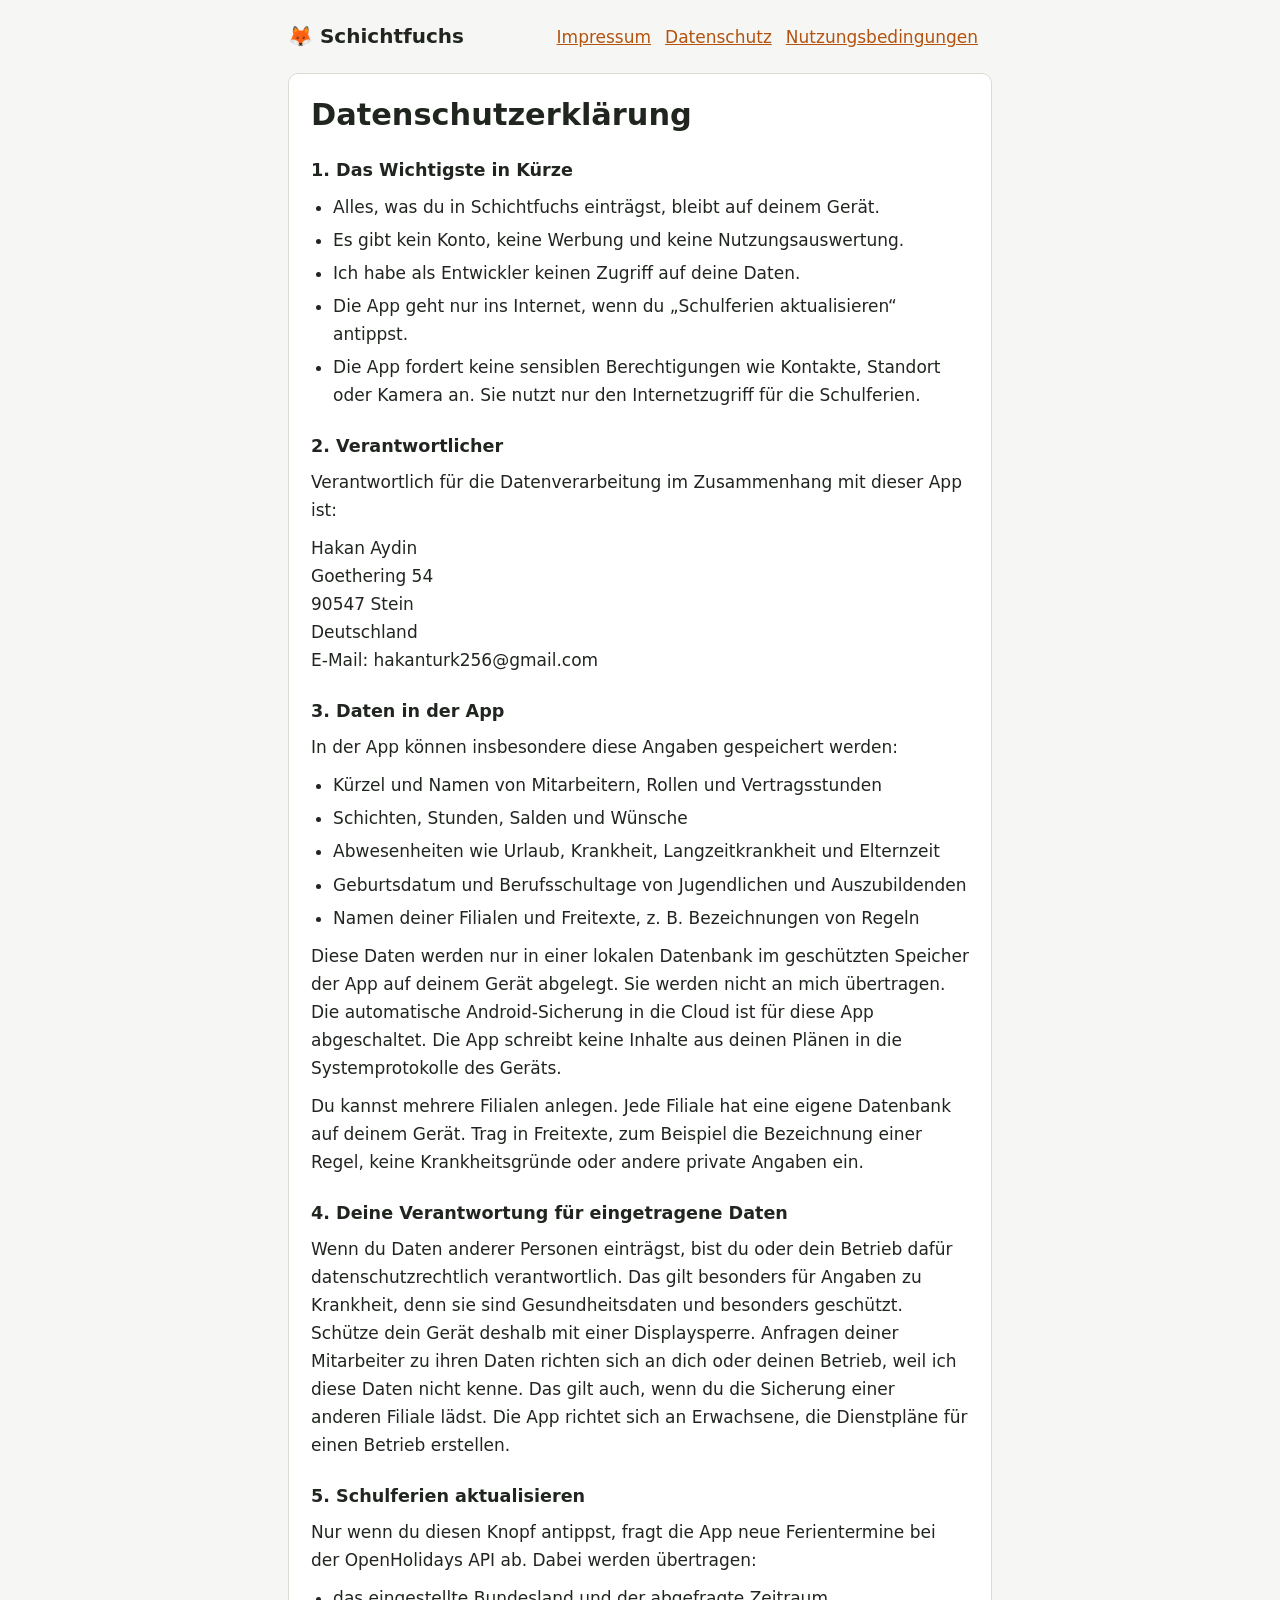
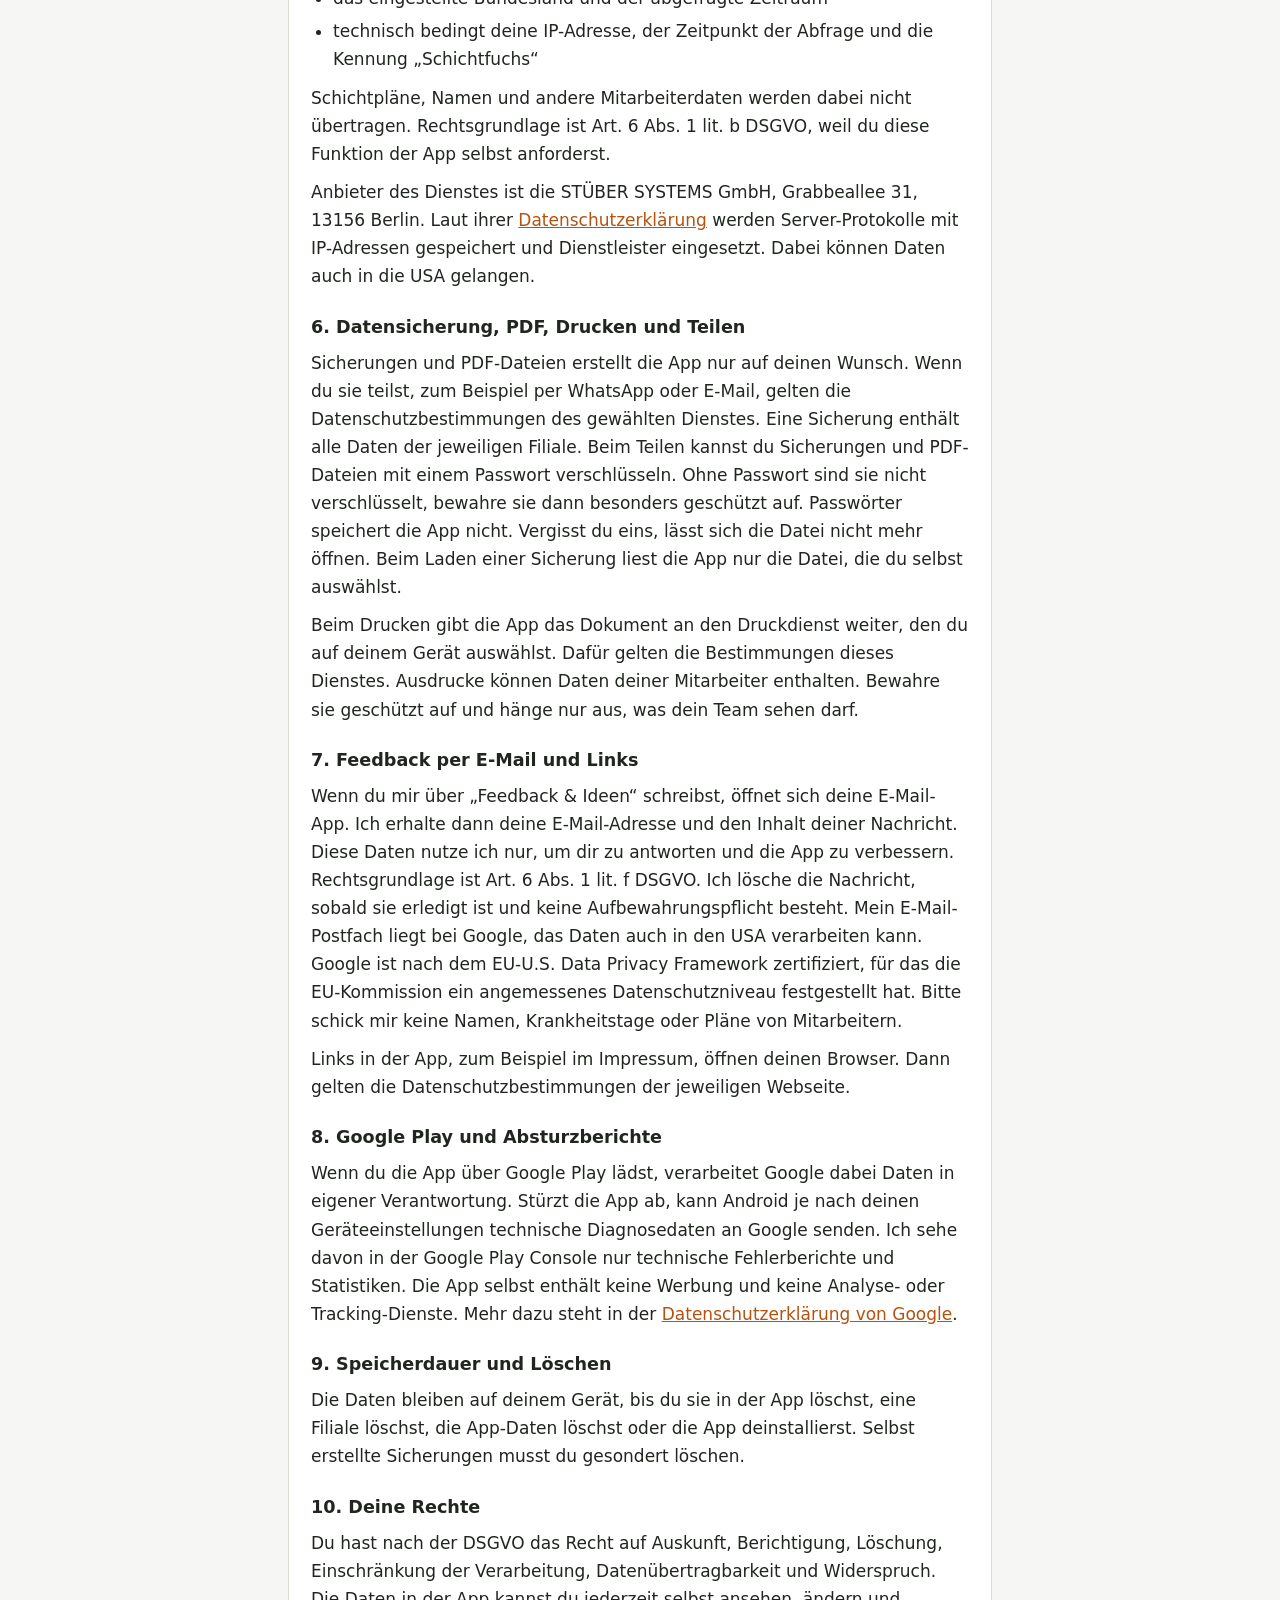
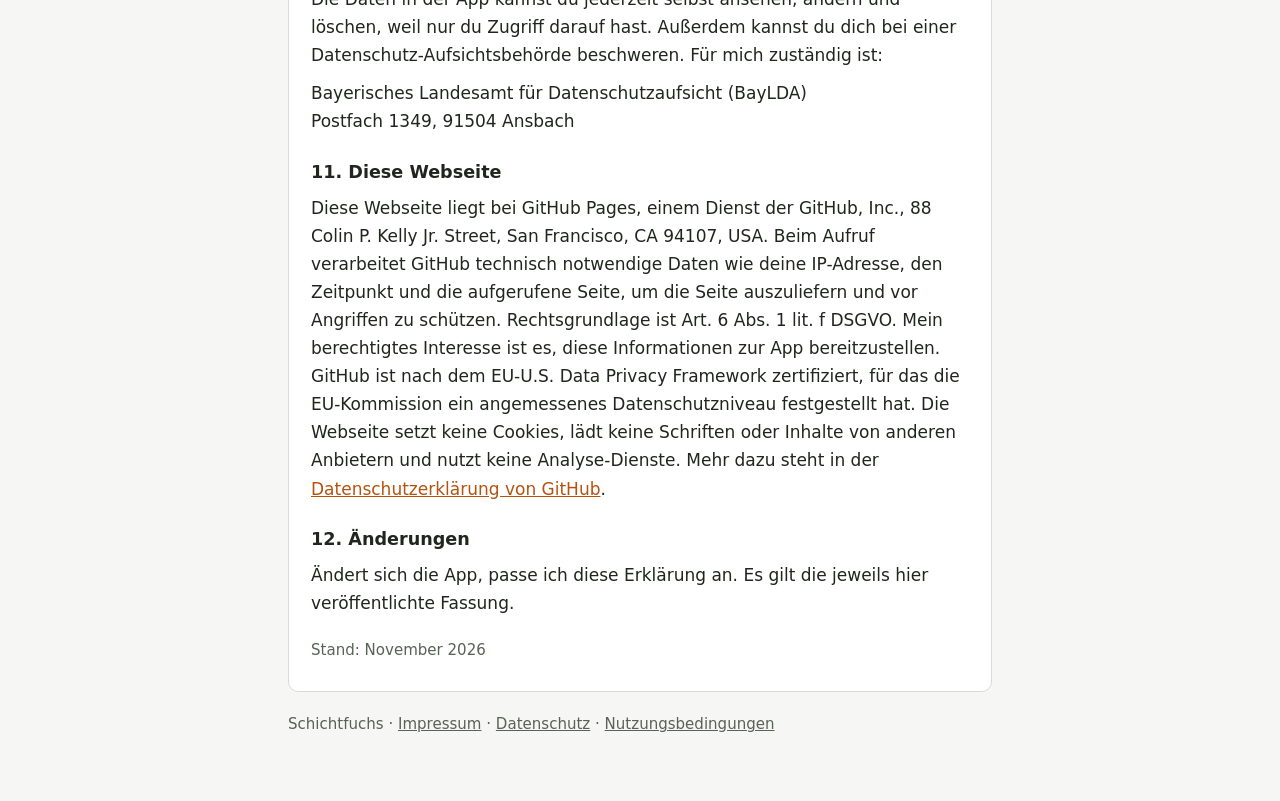
==== datenschutz.html @ 7c5f3536 "Webseite für Schichtfuchs: Start, Impressum, Datenschutz, Nutzungsbedingungen Co-Authored-By: Claude" ====
<!doctype html>
<html lang="de">
<head>
<meta charset="utf-8">
<meta name="viewport" content="width=device-width, initial-scale=1">
<title>Datenschutzerklärung – Schichtfuchs</title>
<link rel="stylesheet" href="style.css">
</head>
<body>
<header class="kopf">
  <a class="marke" href="./">🦊 Schichtfuchs</a>
  <nav><a href="impressum.html">Impressum</a><a href="datenschutz.html">Datenschutz</a><a href="nutzungsbedingungen.html">Nutzungsbedingungen</a></nav>
</header>
<main>

    <h1>Datenschutzerklärung</h1>

    <h3>1. Das Wichtigste in Kürze</h3>
    <ul>
      <li>Alles, was du in Schichtfuchs einträgst, bleibt auf deinem Gerät.</li>
      <li>Es gibt kein Konto, keine Werbung und keine Nutzungsauswertung.</li>
      <li>Ich habe als Entwickler keinen Zugriff auf deine Daten.</li>
      <li>Die App geht nur ins Internet, wenn du „Schulferien aktualisieren“ antippst.</li>
      <li>Die App fordert keine sensiblen Berechtigungen wie Kontakte, Standort oder Kamera an. Sie nutzt nur den Internetzugriff für die Schulferien.</li>
    </ul>

    <h3>2. Verantwortlicher</h3>
    <p>Verantwortlich für die Datenverarbeitung im Zusammenhang mit dieser App ist:</p>
    <address>
      Hakan Aydin<br>
      Goethering 54<br>
      90547 Stein<br>
      Deutschland<br>
      E-Mail: hakanturk256@gmail.com
    </address>

    <h3>3. Daten in der App</h3>
    <p>In der App können insbesondere diese Angaben gespeichert werden:</p>
    <ul>
      <li>Kürzel und Namen von Mitarbeitern, Rollen und Vertragsstunden</li>
      <li>Schichten, Stunden, Salden und Wünsche</li>
      <li>Abwesenheiten wie Urlaub, Krankheit, Langzeitkrankheit und Elternzeit</li>
      <li>Geburtsdatum und Berufsschultage von Jugendlichen und Auszubildenden</li>
      <li>Namen deiner Filialen und Freitexte, z. B. Bezeichnungen von Regeln</li>
    </ul>
    <p>Diese Daten werden nur in einer lokalen Datenbank im geschützten Speicher der App auf deinem Gerät abgelegt. Sie werden nicht an mich übertragen. Die automatische Android-Sicherung in die Cloud ist für diese App abgeschaltet. Die App schreibt keine Inhalte aus deinen Plänen in die Systemprotokolle des Geräts.</p>
    <p>Du kannst mehrere Filialen anlegen. Jede Filiale hat eine eigene Datenbank auf deinem Gerät. Trag in Freitexte, zum Beispiel die Bezeichnung einer Regel, keine Krankheitsgründe oder andere private Angaben ein.</p>

    <h3>4. Deine Verantwortung für eingetragene Daten</h3>
    <p>Wenn du Daten anderer Personen einträgst, bist du oder dein Betrieb dafür datenschutzrechtlich verantwortlich. Das gilt besonders für Angaben zu Krankheit, denn sie sind Gesundheitsdaten und besonders geschützt. Schütze dein Gerät deshalb mit einer Displaysperre. Anfragen deiner Mitarbeiter zu ihren Daten richten sich an dich oder deinen Betrieb, weil ich diese Daten nicht kenne. Das gilt auch, wenn du die Sicherung einer anderen Filiale lädst. Die App richtet sich an Erwachsene, die Dienstpläne für einen Betrieb erstellen.</p>

    <h3>5. Schulferien aktualisieren</h3>
    <p>Nur wenn du diesen Knopf antippst, fragt die App neue Ferientermine bei der OpenHolidays API ab. Dabei werden übertragen:</p>
    <ul>
      <li>das eingestellte Bundesland und der abgefragte Zeitraum</li>
      <li>technisch bedingt deine IP-Adresse, der Zeitpunkt der Abfrage und die Kennung „Schichtfuchs“</li>
    </ul>
    <p>Schichtpläne, Namen und andere Mitarbeiterdaten werden dabei nicht übertragen. Rechtsgrundlage ist Art. 6 Abs. 1 lit. b DSGVO, weil du diese Funktion der App selbst anforderst.</p>
    <p>Anbieter des Dienstes ist die STÜBER SYSTEMS GmbH, Grabbeallee 31, 13156 Berlin. Laut ihrer <a href="https://www.stueber.de/en/legal/privacy.php">Datenschutzerklärung</a> werden Server-Protokolle mit IP-Adressen gespeichert und Dienstleister eingesetzt. Dabei können Daten auch in die USA gelangen.</p>

    <h3>6. Datensicherung, PDF, Drucken und Teilen</h3>
    <p>Sicherungen und PDF-Dateien erstellt die App nur auf deinen Wunsch. Wenn du sie teilst, zum Beispiel per WhatsApp oder E-Mail, gelten die Datenschutzbestimmungen des gewählten Dienstes. Eine Sicherung enthält alle Daten der jeweiligen Filiale. Beim Teilen kannst du Sicherungen und PDF-Dateien mit einem Passwort verschlüsseln. Ohne Passwort sind sie nicht verschlüsselt, bewahre sie dann besonders geschützt auf. Passwörter speichert die App nicht. Vergisst du eins, lässt sich die Datei nicht mehr öffnen. Beim Laden einer Sicherung liest die App nur die Datei, die du selbst auswählst.</p>
    <p>Beim Drucken gibt die App das Dokument an den Druckdienst weiter, den du auf deinem Gerät auswählst. Dafür gelten die Bestimmungen dieses Dienstes. Ausdrucke können Daten deiner Mitarbeiter enthalten. Bewahre sie geschützt auf und hänge nur aus, was dein Team sehen darf.</p>

    <h3>7. Feedback per E-Mail und Links</h3>
    <p>Wenn du mir über „Feedback &amp; Ideen“ schreibst, öffnet sich deine E-Mail-App. Ich erhalte dann deine E-Mail-Adresse und den Inhalt deiner Nachricht. Diese Daten nutze ich nur, um dir zu antworten und die App zu verbessern. Rechtsgrundlage ist Art. 6 Abs. 1 lit. f DSGVO. Ich lösche die Nachricht, sobald sie erledigt ist und keine Aufbewahrungspflicht besteht. Mein E-Mail-Postfach liegt bei Google, das Daten auch in den USA verarbeiten kann. Google ist nach dem EU-U.S. Data Privacy Framework zertifiziert, für das die EU-Kommission ein angemessenes Datenschutzniveau festgestellt hat. Bitte schick mir keine Namen, Krankheitstage oder Pläne von Mitarbeitern.</p>
    <p>Links in der App, zum Beispiel im Impressum, öffnen deinen Browser. Dann gelten die Datenschutzbestimmungen der jeweiligen Webseite.</p>

    <h3>8. Google Play und Absturzberichte</h3>
    <p>Wenn du die App über Google Play lädst, verarbeitet Google dabei Daten in eigener Verantwortung. Stürzt die App ab, kann Android je nach deinen Geräteeinstellungen technische Diagnosedaten an Google senden. Ich sehe davon in der Google Play Console nur technische Fehlerberichte und Statistiken. Die App selbst enthält keine Werbung und keine Analyse- oder Tracking-Dienste. Mehr dazu steht in der <a href="https://policies.google.com/privacy">Datenschutzerklärung von Google</a>.</p>

    <h3>9. Speicherdauer und Löschen</h3>
    <p>Die Daten bleiben auf deinem Gerät, bis du sie in der App löschst, eine Filiale löschst, die App-Daten löschst oder die App deinstallierst. Selbst erstellte Sicherungen musst du gesondert löschen.</p>

    <h3>10. Deine Rechte</h3>
    <p>Du hast nach der DSGVO das Recht auf Auskunft, Berichtigung, Löschung, Einschränkung der Verarbeitung, Datenübertragbarkeit und Widerspruch. Die Daten in der App kannst du jederzeit selbst ansehen, ändern und löschen, weil nur du Zugriff darauf hast. Außerdem kannst du dich bei einer Datenschutz-Aufsichtsbehörde beschweren. Für mich zuständig ist:</p>
    <address>
      Bayerisches Landesamt für Datenschutzaufsicht (BayLDA)<br>
      Postfach 1349, 91504 Ansbach
    </address>

    <h3>11. Diese Webseite</h3>
    <p>Diese Webseite liegt bei GitHub Pages, einem Dienst der GitHub, Inc., 88 Colin P. Kelly Jr. Street, San Francisco, CA 94107, USA. Beim Aufruf verarbeitet GitHub technisch notwendige Daten wie deine IP-Adresse, den Zeitpunkt und die aufgerufene Seite, um die Seite auszuliefern und vor Angriffen zu schützen. Rechtsgrundlage ist Art. 6 Abs. 1 lit. f DSGVO. Mein berechtigtes Interesse ist es, diese Informationen zur App bereitzustellen. GitHub ist nach dem EU-U.S. Data Privacy Framework zertifiziert, für das die EU-Kommission ein angemessenes Datenschutzniveau festgestellt hat. Die Webseite setzt keine Cookies, lädt keine Schriften oder Inhalte von anderen Anbietern und nutzt keine Analyse-Dienste. Mehr dazu steht in der <a href="https://docs.github.com/de/site-policy/privacy-policies/github-general-privacy-statement">Datenschutzerklärung von GitHub</a>.</p>

    <h3>12. Änderungen</h3>
    <p>Ändert sich die App, passe ich diese Erklärung an. Es gilt die jeweils hier veröffentlichte Fassung.</p>
    <p class="stand">Stand: November 2026</p>
  
</main>
<footer>Schichtfuchs · <a href="impressum.html">Impressum</a> · <a href="datenschutz.html">Datenschutz</a> · <a href="nutzungsbedingungen.html">Nutzungsbedingungen</a></footer>
</body>
</html>
---- style.css ----
:root{--bg:#f6f7f4;--flaeche:#fff;--text:#20261f;--leise:#586256;--linie:#d8ddd3;--akzent:#b4530f}
@media (prefers-color-scheme:dark){:root{--bg:#161a16;--flaeche:#1f241f;--text:#e8ece4;--leise:#a9b3a5;--linie:#343c33;--akzent:#f0a265;color-scheme:dark}}
*{box-sizing:border-box}
body{margin:0;background:var(--bg);color:var(--text);font:17px/1.65 system-ui,-apple-system,"Segoe UI",Roboto,sans-serif;padding:0 16px 64px}
header.kopf{max-width:44rem;margin:0 auto;padding:20px 0;display:flex;flex-wrap:wrap;gap:8px 20px;align-items:baseline}
header.kopf a.marke{font-weight:700;font-size:1.25rem;color:var(--text);text-decoration:none;margin-right:auto}
nav a{color:var(--akzent);margin-right:14px}
main{max-width:44rem;margin:0 auto;background:var(--flaeche);border:1px solid var(--linie);border-radius:10px;padding:22px 22px 28px}
h1,h2,h3{line-height:1.25;margin:0}
h1{font-size:1.9rem}h2{font-size:1.35rem;margin-top:1.6em}h3{font-size:1.1rem;margin-top:1.5em}
p,ul{margin:.6em 0 0}ul{padding-left:1.3em}li+li{margin-top:.3em}
a{color:var(--akzent);overflow-wrap:anywhere}
address{font-style:normal;margin-top:.6em}
.stand{color:var(--leise);font-size:.94rem;margin-top:1.4em}
footer{max-width:44rem;margin:20px auto 0;color:var(--leise);font-size:.94rem}
footer a{color:var(--leise)}
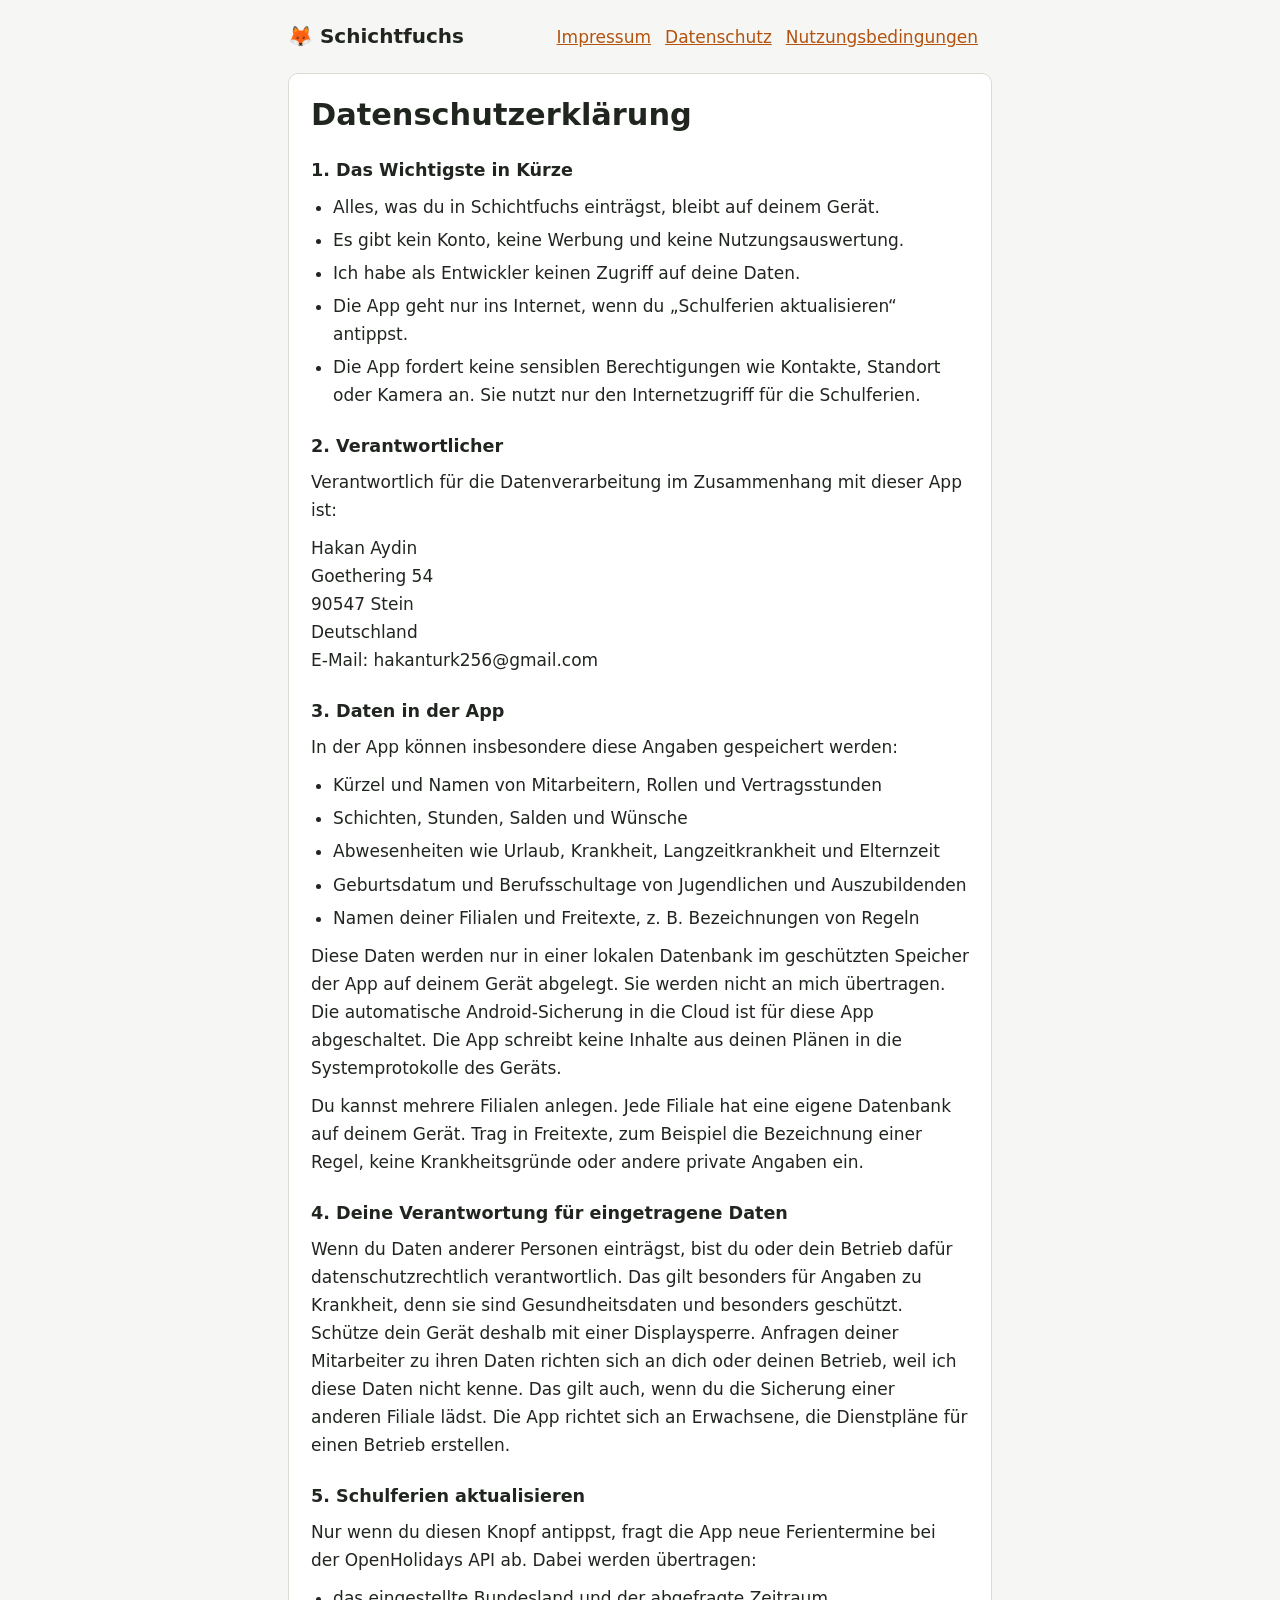
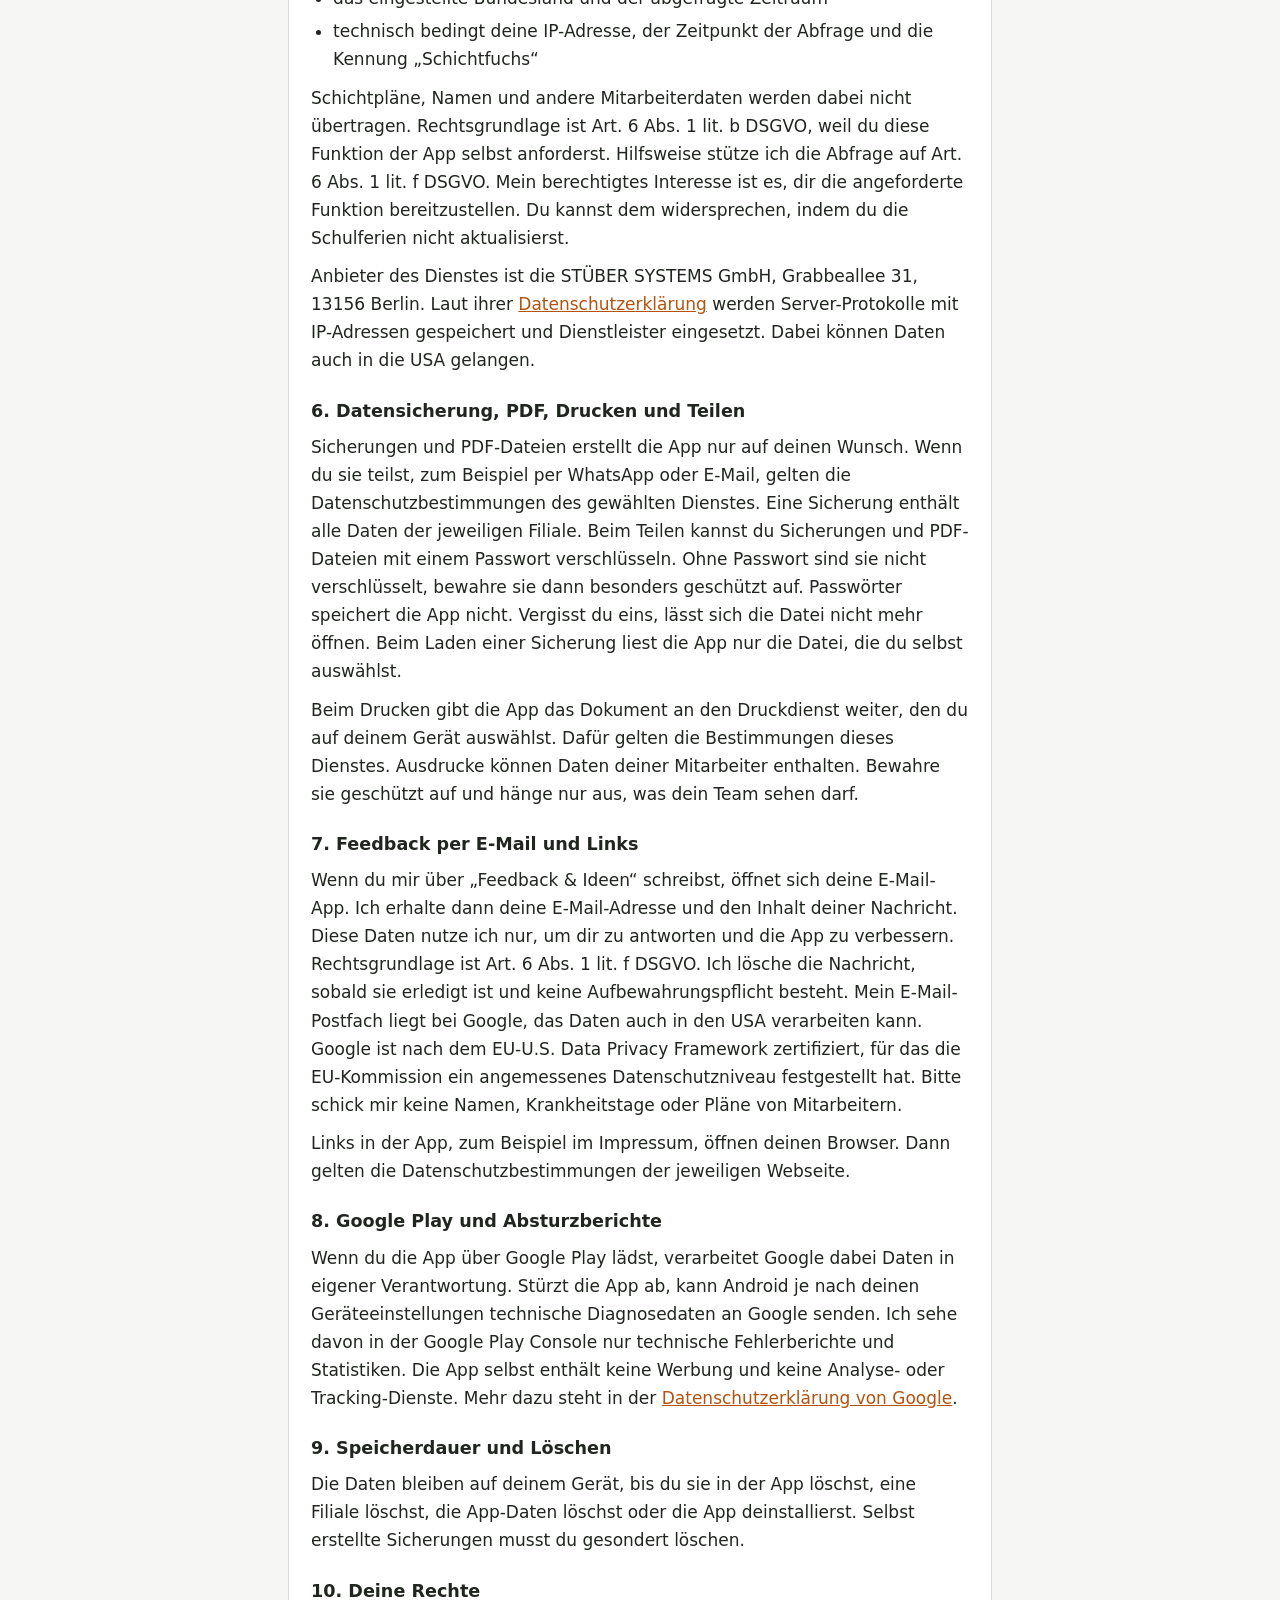
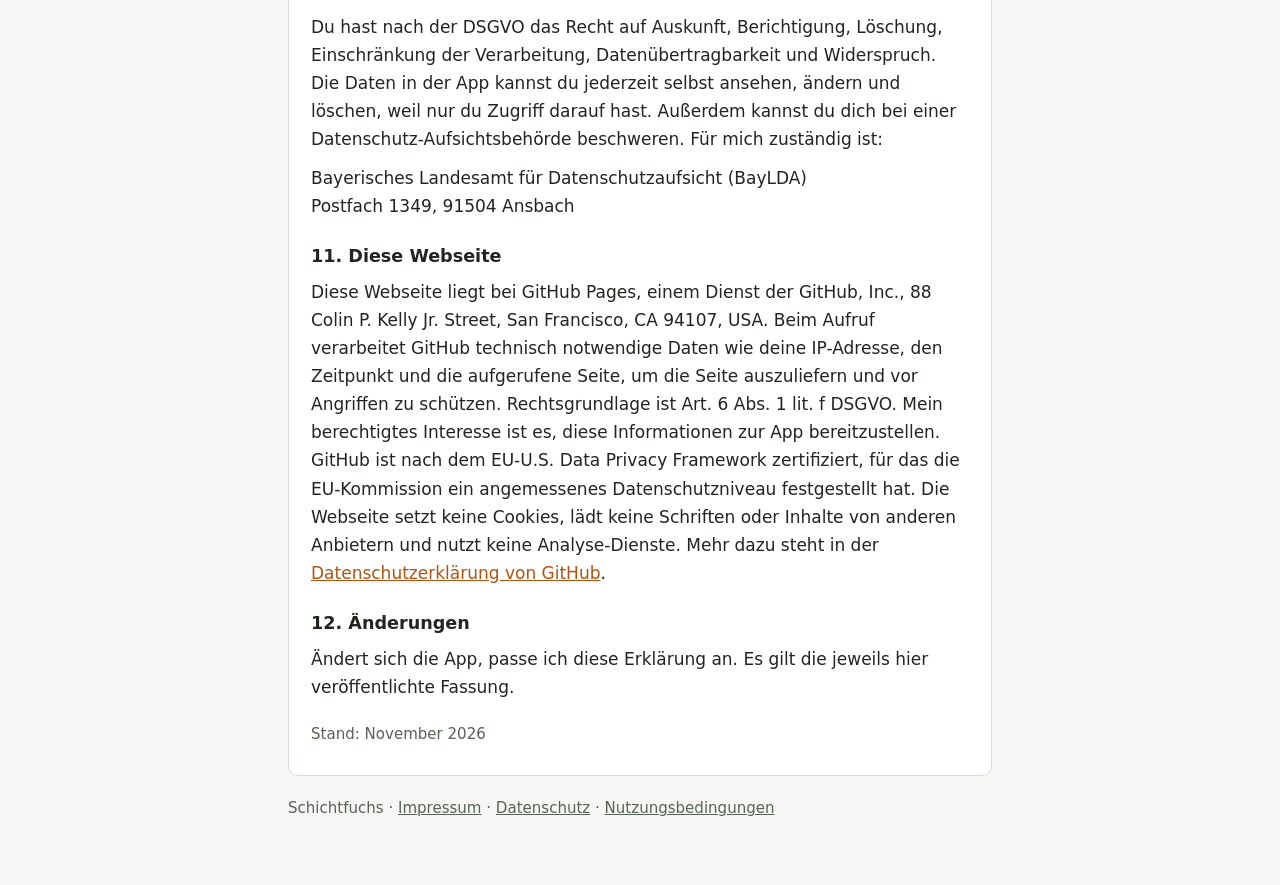
==== commit 954bd2c9: "Rechtstexte: Haftung mit wesentlichen Pflichten (Fassung 2), Schulferien lit. b hilfsweise lit. f Co" ====
--- a/datenschutz.html
+++ b/datenschutz.html
@@ -55,7 +55,7 @@
       <li>das eingestellte Bundesland und der abgefragte Zeitraum</li>
       <li>technisch bedingt deine IP-Adresse, der Zeitpunkt der Abfrage und die Kennung „Schichtfuchs“</li>
     </ul>
-    <p>Schichtpläne, Namen und andere Mitarbeiterdaten werden dabei nicht übertragen. Rechtsgrundlage ist Art. 6 Abs. 1 lit. b DSGVO, weil du diese Funktion der App selbst anforderst.</p>
+    <p>Schichtpläne, Namen und andere Mitarbeiterdaten werden dabei nicht übertragen. Rechtsgrundlage ist Art. 6 Abs. 1 lit. b DSGVO, weil du diese Funktion der App selbst anforderst. Hilfsweise stütze ich die Abfrage auf Art. 6 Abs. 1 lit. f DSGVO. Mein berechtigtes Interesse ist es, dir die angeforderte Funktion bereitzustellen. Du kannst dem widersprechen, indem du die Schulferien nicht aktualisierst.</p>
     <p>Anbieter des Dienstes ist die STÜBER SYSTEMS GmbH, Grabbeallee 31, 13156 Berlin. Laut ihrer <a href="https://www.stueber.de/en/legal/privacy.php">Datenschutzerklärung</a> werden Server-Protokolle mit IP-Adressen gespeichert und Dienstleister eingesetzt. Dabei können Daten auch in die USA gelangen.</p>
 
     <h3>6. Datensicherung, PDF, Drucken und Teilen</h3>
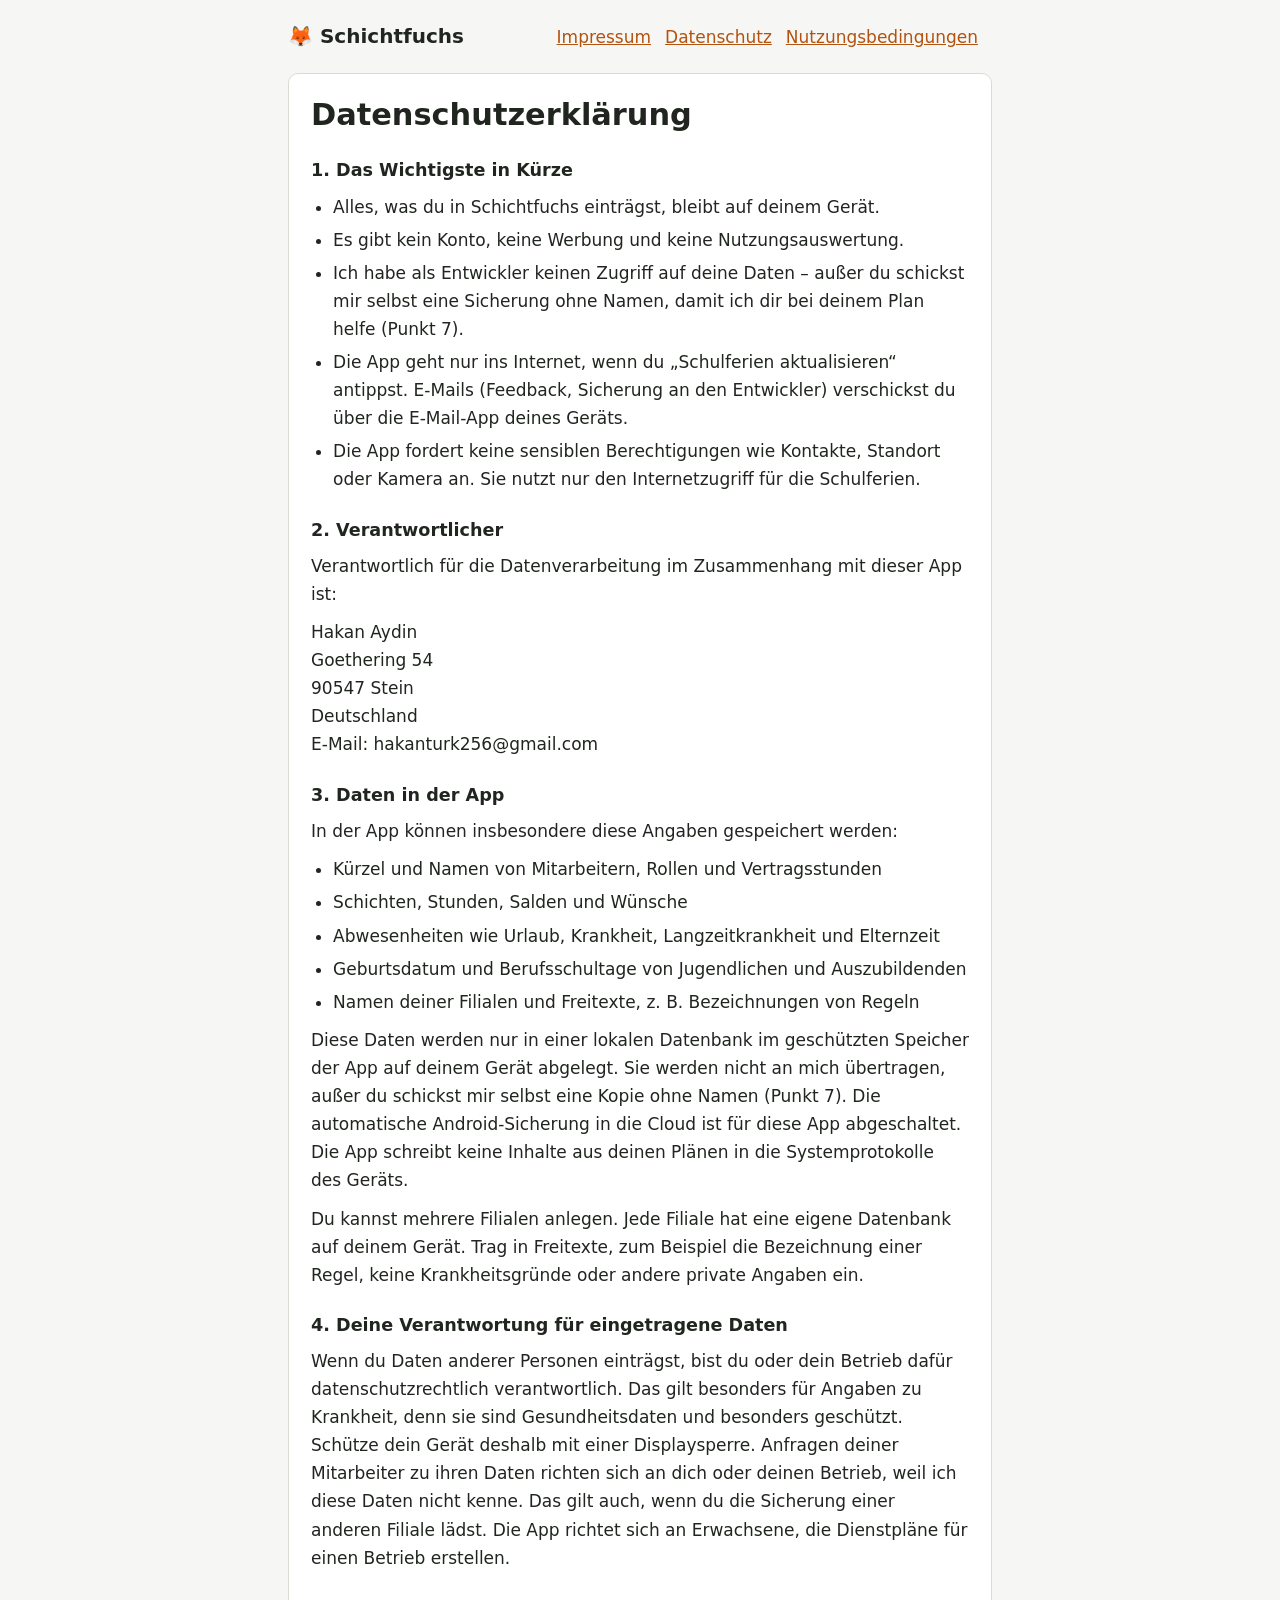
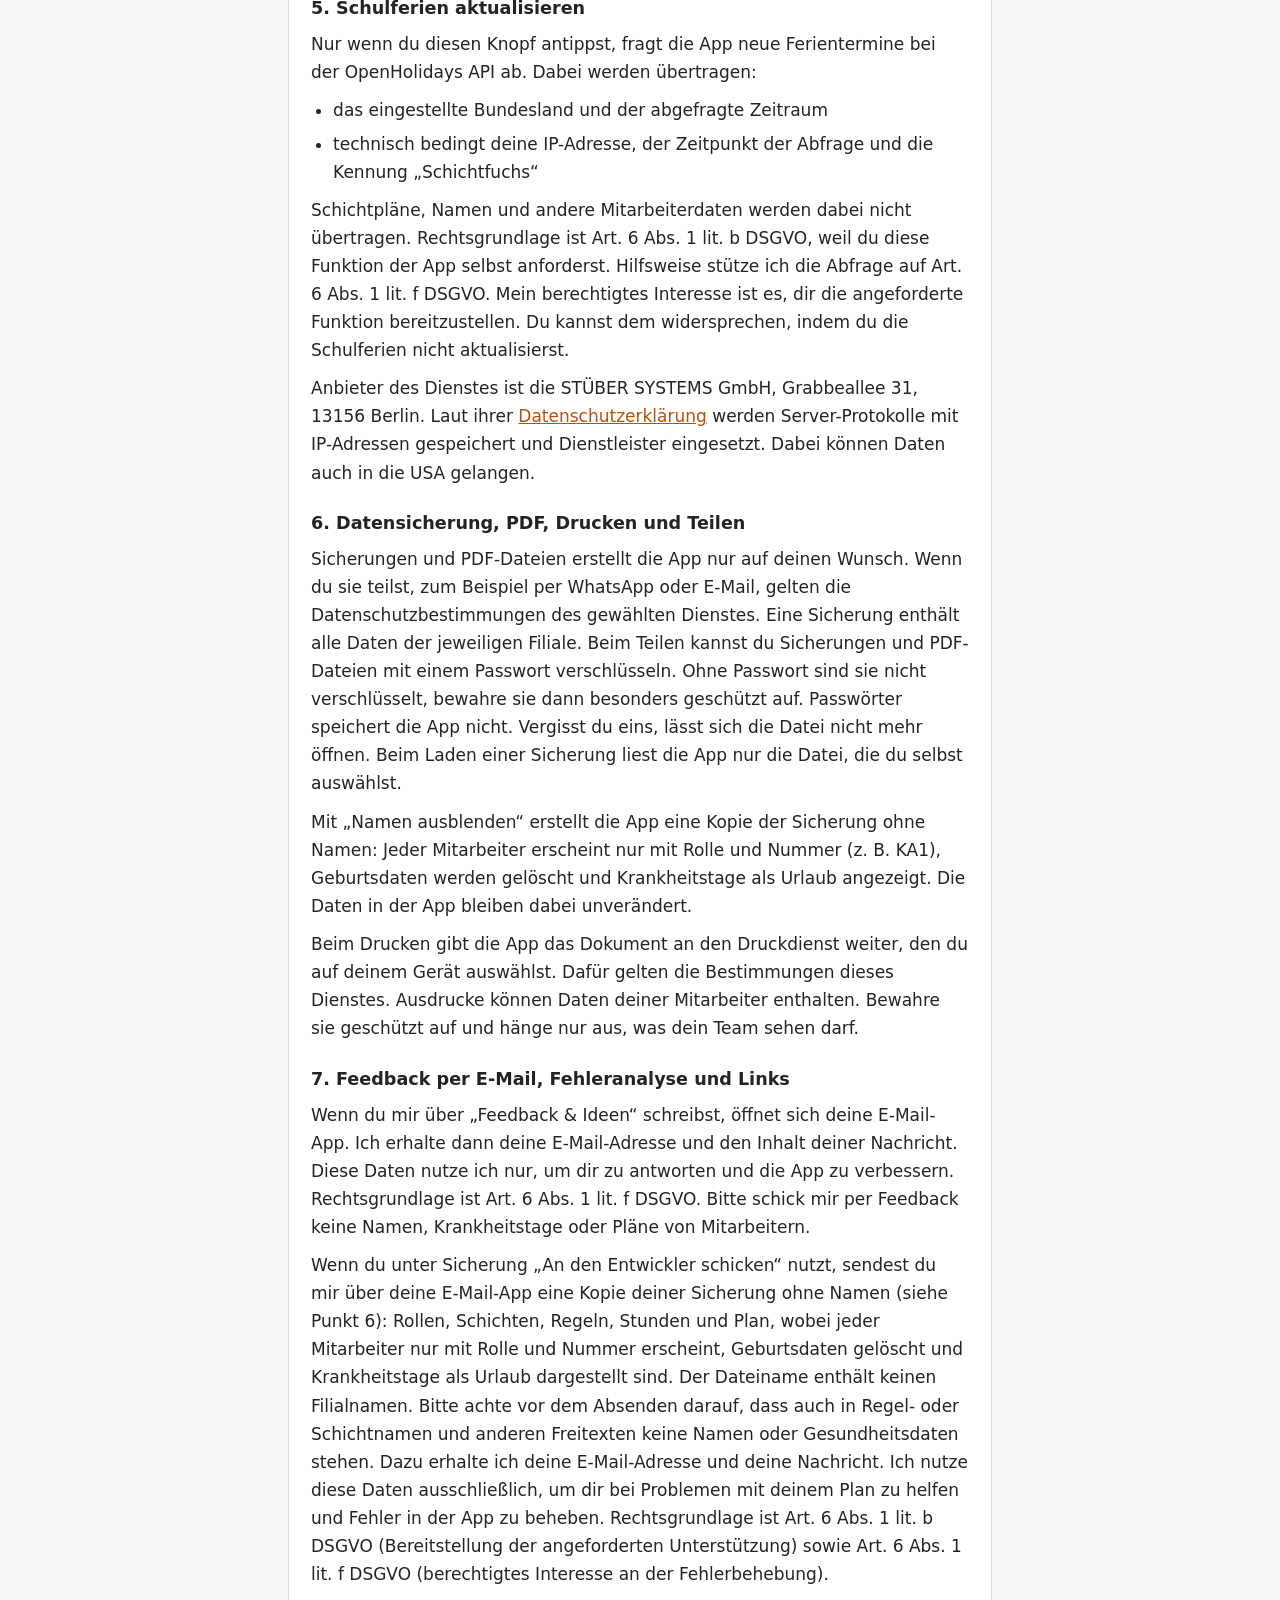
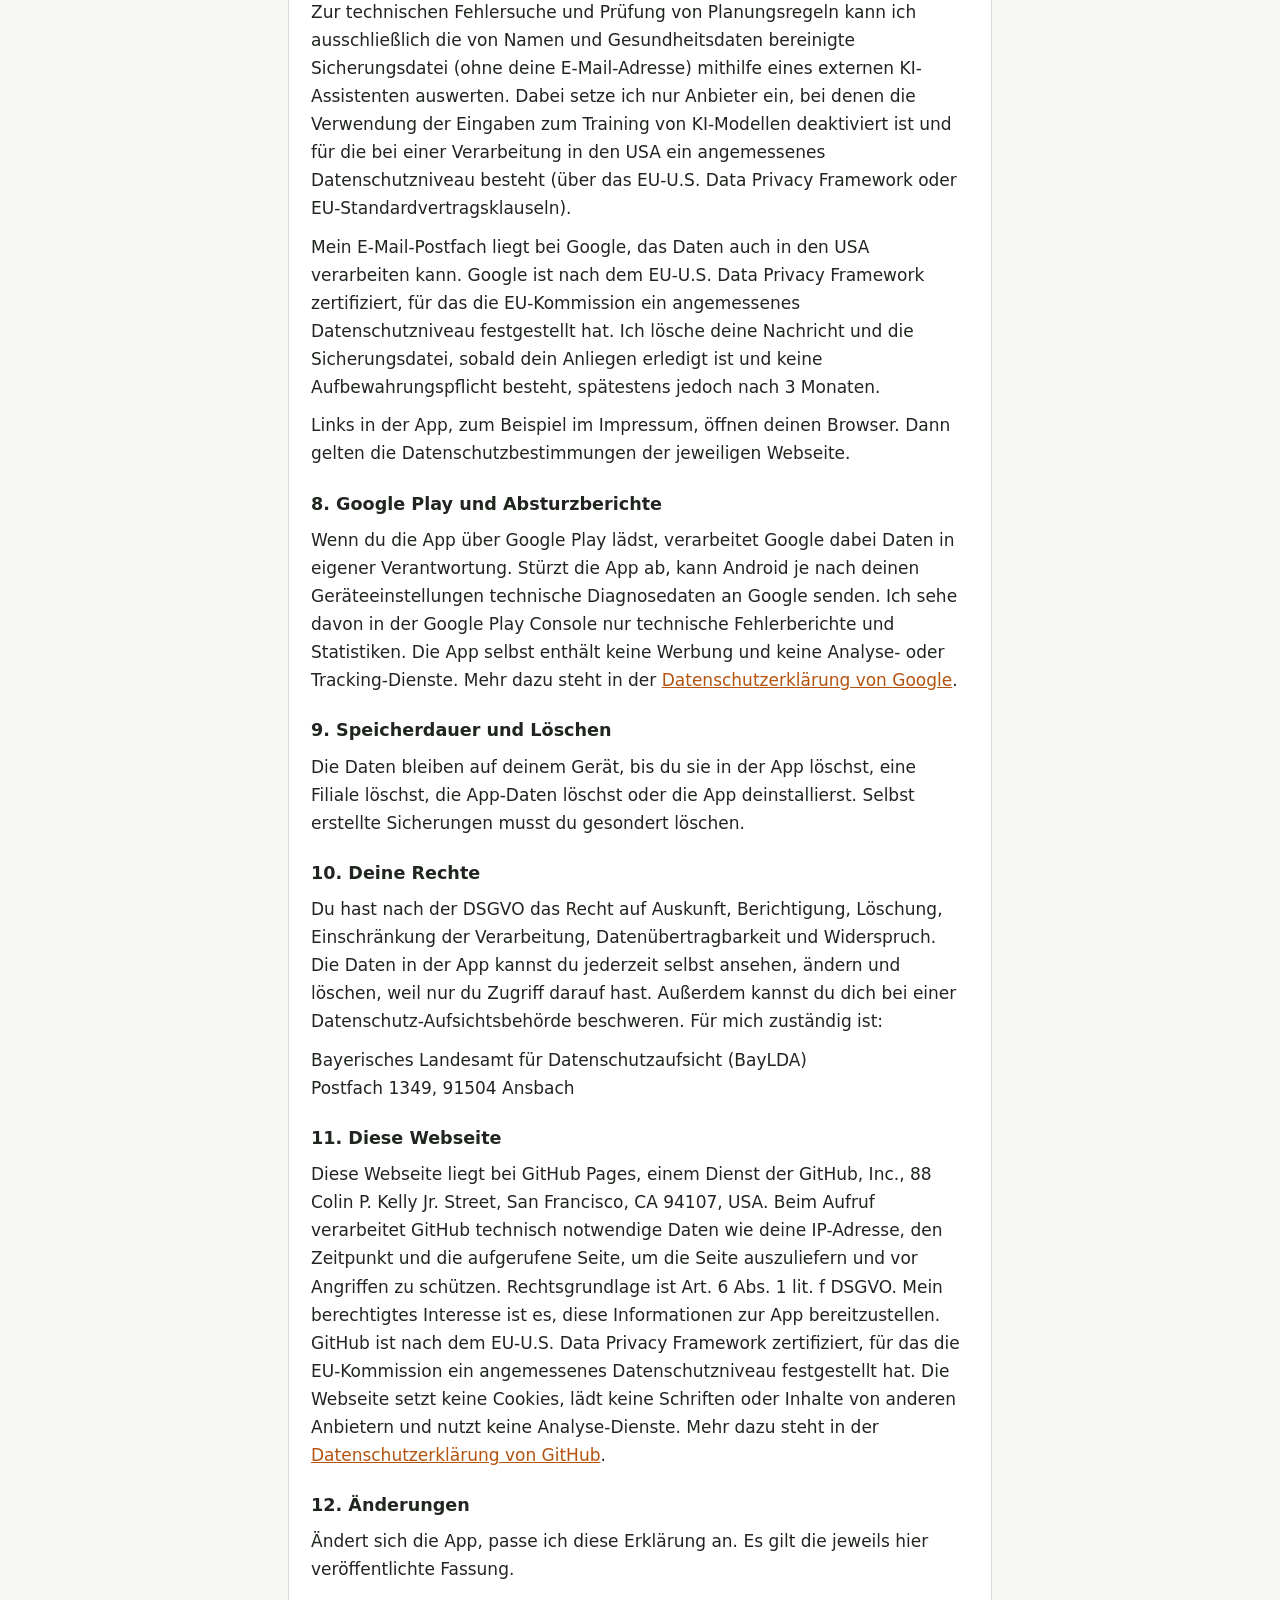
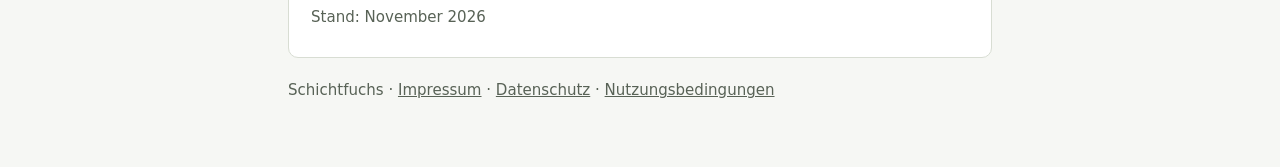
==== commit 9351e50b: "Datenschutz 1.0.9: Sicherung an den Entwickler (ohne Namen), KI-Auswertung, Namen ausblenden Co-Auth" ====
--- a/datenschutz.html
+++ b/datenschutz.html
@@ -19,8 +19,8 @@
     <ul>
       <li>Alles, was du in Schichtfuchs einträgst, bleibt auf deinem Gerät.</li>
       <li>Es gibt kein Konto, keine Werbung und keine Nutzungsauswertung.</li>
-      <li>Ich habe als Entwickler keinen Zugriff auf deine Daten.</li>
-      <li>Die App geht nur ins Internet, wenn du „Schulferien aktualisieren“ antippst.</li>
+      <li>Ich habe als Entwickler keinen Zugriff auf deine Daten – außer du schickst mir selbst eine Sicherung ohne Namen, damit ich dir bei deinem Plan helfe (Punkt 7).</li>
+      <li>Die App geht nur ins Internet, wenn du „Schulferien aktualisieren“ antippst. E-Mails (Feedback, Sicherung an den Entwickler) verschickst du über die E-Mail-App deines Geräts.</li>
       <li>Die App fordert keine sensiblen Berechtigungen wie Kontakte, Standort oder Kamera an. Sie nutzt nur den Internetzugriff für die Schulferien.</li>
     </ul>
 
@@ -43,7 +43,7 @@
       <li>Geburtsdatum und Berufsschultage von Jugendlichen und Auszubildenden</li>
       <li>Namen deiner Filialen und Freitexte, z. B. Bezeichnungen von Regeln</li>
     </ul>
-    <p>Diese Daten werden nur in einer lokalen Datenbank im geschützten Speicher der App auf deinem Gerät abgelegt. Sie werden nicht an mich übertragen. Die automatische Android-Sicherung in die Cloud ist für diese App abgeschaltet. Die App schreibt keine Inhalte aus deinen Plänen in die Systemprotokolle des Geräts.</p>
+    <p>Diese Daten werden nur in einer lokalen Datenbank im geschützten Speicher der App auf deinem Gerät abgelegt. Sie werden nicht an mich übertragen, außer du schickst mir selbst eine Kopie ohne Namen (Punkt 7). Die automatische Android-Sicherung in die Cloud ist für diese App abgeschaltet. Die App schreibt keine Inhalte aus deinen Plänen in die Systemprotokolle des Geräts.</p>
     <p>Du kannst mehrere Filialen anlegen. Jede Filiale hat eine eigene Datenbank auf deinem Gerät. Trag in Freitexte, zum Beispiel die Bezeichnung einer Regel, keine Krankheitsgründe oder andere private Angaben ein.</p>
 
     <h3>4. Deine Verantwortung für eingetragene Daten</h3>
@@ -56,14 +56,18 @@
       <li>technisch bedingt deine IP-Adresse, der Zeitpunkt der Abfrage und die Kennung „Schichtfuchs“</li>
     </ul>
     <p>Schichtpläne, Namen und andere Mitarbeiterdaten werden dabei nicht übertragen. Rechtsgrundlage ist Art. 6 Abs. 1 lit. b DSGVO, weil du diese Funktion der App selbst anforderst. Hilfsweise stütze ich die Abfrage auf Art. 6 Abs. 1 lit. f DSGVO. Mein berechtigtes Interesse ist es, dir die angeforderte Funktion bereitzustellen. Du kannst dem widersprechen, indem du die Schulferien nicht aktualisierst.</p>
-    <p>Anbieter des Dienstes ist die STÜBER SYSTEMS GmbH, Grabbeallee 31, 13156 Berlin. Laut ihrer <a href="https://www.stueber.de/en/legal/privacy.php">Datenschutzerklärung</a> werden Server-Protokolle mit IP-Adressen gespeichert und Dienstleister eingesetzt. Dabei können Daten auch in die USA gelangen.</p>
+    <p>Anbieter des Dienstes ist die STÜBER SYSTEMS GmbH, Grabbeallee 31, 13156 Berlin. Laut ihrer <a href="https://www.stueber.de/legal/privacy.php">Datenschutzerklärung</a> werden Server-Protokolle mit IP-Adressen gespeichert und Dienstleister eingesetzt. Dabei können Daten auch in die USA gelangen.</p>
 
     <h3>6. Datensicherung, PDF, Drucken und Teilen</h3>
     <p>Sicherungen und PDF-Dateien erstellt die App nur auf deinen Wunsch. Wenn du sie teilst, zum Beispiel per WhatsApp oder E-Mail, gelten die Datenschutzbestimmungen des gewählten Dienstes. Eine Sicherung enthält alle Daten der jeweiligen Filiale. Beim Teilen kannst du Sicherungen und PDF-Dateien mit einem Passwort verschlüsseln. Ohne Passwort sind sie nicht verschlüsselt, bewahre sie dann besonders geschützt auf. Passwörter speichert die App nicht. Vergisst du eins, lässt sich die Datei nicht mehr öffnen. Beim Laden einer Sicherung liest die App nur die Datei, die du selbst auswählst.</p>
+    <p>Mit „Namen ausblenden“ erstellt die App eine Kopie der Sicherung ohne Namen: Jeder Mitarbeiter erscheint nur mit Rolle und Nummer (z. B. KA1), Geburtsdaten werden gelöscht und Krankheitstage als Urlaub angezeigt. Die Daten in der App bleiben dabei unverändert.</p>
     <p>Beim Drucken gibt die App das Dokument an den Druckdienst weiter, den du auf deinem Gerät auswählst. Dafür gelten die Bestimmungen dieses Dienstes. Ausdrucke können Daten deiner Mitarbeiter enthalten. Bewahre sie geschützt auf und hänge nur aus, was dein Team sehen darf.</p>
 
-    <h3>7. Feedback per E-Mail und Links</h3>
-    <p>Wenn du mir über „Feedback &amp; Ideen“ schreibst, öffnet sich deine E-Mail-App. Ich erhalte dann deine E-Mail-Adresse und den Inhalt deiner Nachricht. Diese Daten nutze ich nur, um dir zu antworten und die App zu verbessern. Rechtsgrundlage ist Art. 6 Abs. 1 lit. f DSGVO. Ich lösche die Nachricht, sobald sie erledigt ist und keine Aufbewahrungspflicht besteht. Mein E-Mail-Postfach liegt bei Google, das Daten auch in den USA verarbeiten kann. Google ist nach dem EU-U.S. Data Privacy Framework zertifiziert, für das die EU-Kommission ein angemessenes Datenschutzniveau festgestellt hat. Bitte schick mir keine Namen, Krankheitstage oder Pläne von Mitarbeitern.</p>
+    <h3>7. Feedback per E-Mail, Fehleranalyse und Links</h3>
+    <p>Wenn du mir über „Feedback &amp; Ideen“ schreibst, öffnet sich deine E-Mail-App. Ich erhalte dann deine E-Mail-Adresse und den Inhalt deiner Nachricht. Diese Daten nutze ich nur, um dir zu antworten und die App zu verbessern. Rechtsgrundlage ist Art. 6 Abs. 1 lit. f DSGVO. Bitte schick mir per Feedback keine Namen, Krankheitstage oder Pläne von Mitarbeitern.</p>
+    <p>Wenn du unter Sicherung „An den Entwickler schicken“ nutzt, sendest du mir über deine E-Mail-App eine Kopie deiner Sicherung ohne Namen (siehe Punkt 6): Rollen, Schichten, Regeln, Stunden und Plan, wobei jeder Mitarbeiter nur mit Rolle und Nummer erscheint, Geburtsdaten gelöscht und Krankheitstage als Urlaub dargestellt sind. Der Dateiname enthält keinen Filialnamen. Bitte achte vor dem Absenden darauf, dass auch in Regel- oder Schichtnamen und anderen Freitexten keine Namen oder Gesundheitsdaten stehen. Dazu erhalte ich deine E-Mail-Adresse und deine Nachricht. Ich nutze diese Daten ausschließlich, um dir bei Problemen mit deinem Plan zu helfen und Fehler in der App zu beheben. Rechtsgrundlage ist Art. 6 Abs. 1 lit. b DSGVO (Bereitstellung der angeforderten Unterstützung) sowie Art. 6 Abs. 1 lit. f DSGVO (berechtigtes Interesse an der Fehlerbehebung).</p>
+    <p>Zur technischen Fehlersuche und Prüfung von Planungsregeln kann ich ausschließlich die von Namen und Gesundheitsdaten bereinigte Sicherungsdatei (ohne deine E-Mail-Adresse) mithilfe eines externen KI-Assistenten auswerten. Dabei setze ich nur Anbieter ein, bei denen die Verwendung der Eingaben zum Training von KI-Modellen deaktiviert ist und für die bei einer Verarbeitung in den USA ein angemessenes Datenschutzniveau besteht (über das EU-U.S. Data Privacy Framework oder EU-Standardvertragsklauseln).</p>
+    <p>Mein E-Mail-Postfach liegt bei Google, das Daten auch in den USA verarbeiten kann. Google ist nach dem EU-U.S. Data Privacy Framework zertifiziert, für das die EU-Kommission ein angemessenes Datenschutzniveau festgestellt hat. Ich lösche deine Nachricht und die Sicherungsdatei, sobald dein Anliegen erledigt ist und keine Aufbewahrungspflicht besteht, spätestens jedoch nach 3 Monaten.</p>
     <p>Links in der App, zum Beispiel im Impressum, öffnen deinen Browser. Dann gelten die Datenschutzbestimmungen der jeweiligen Webseite.</p>
 
     <h3>8. Google Play und Absturzberichte</h3>
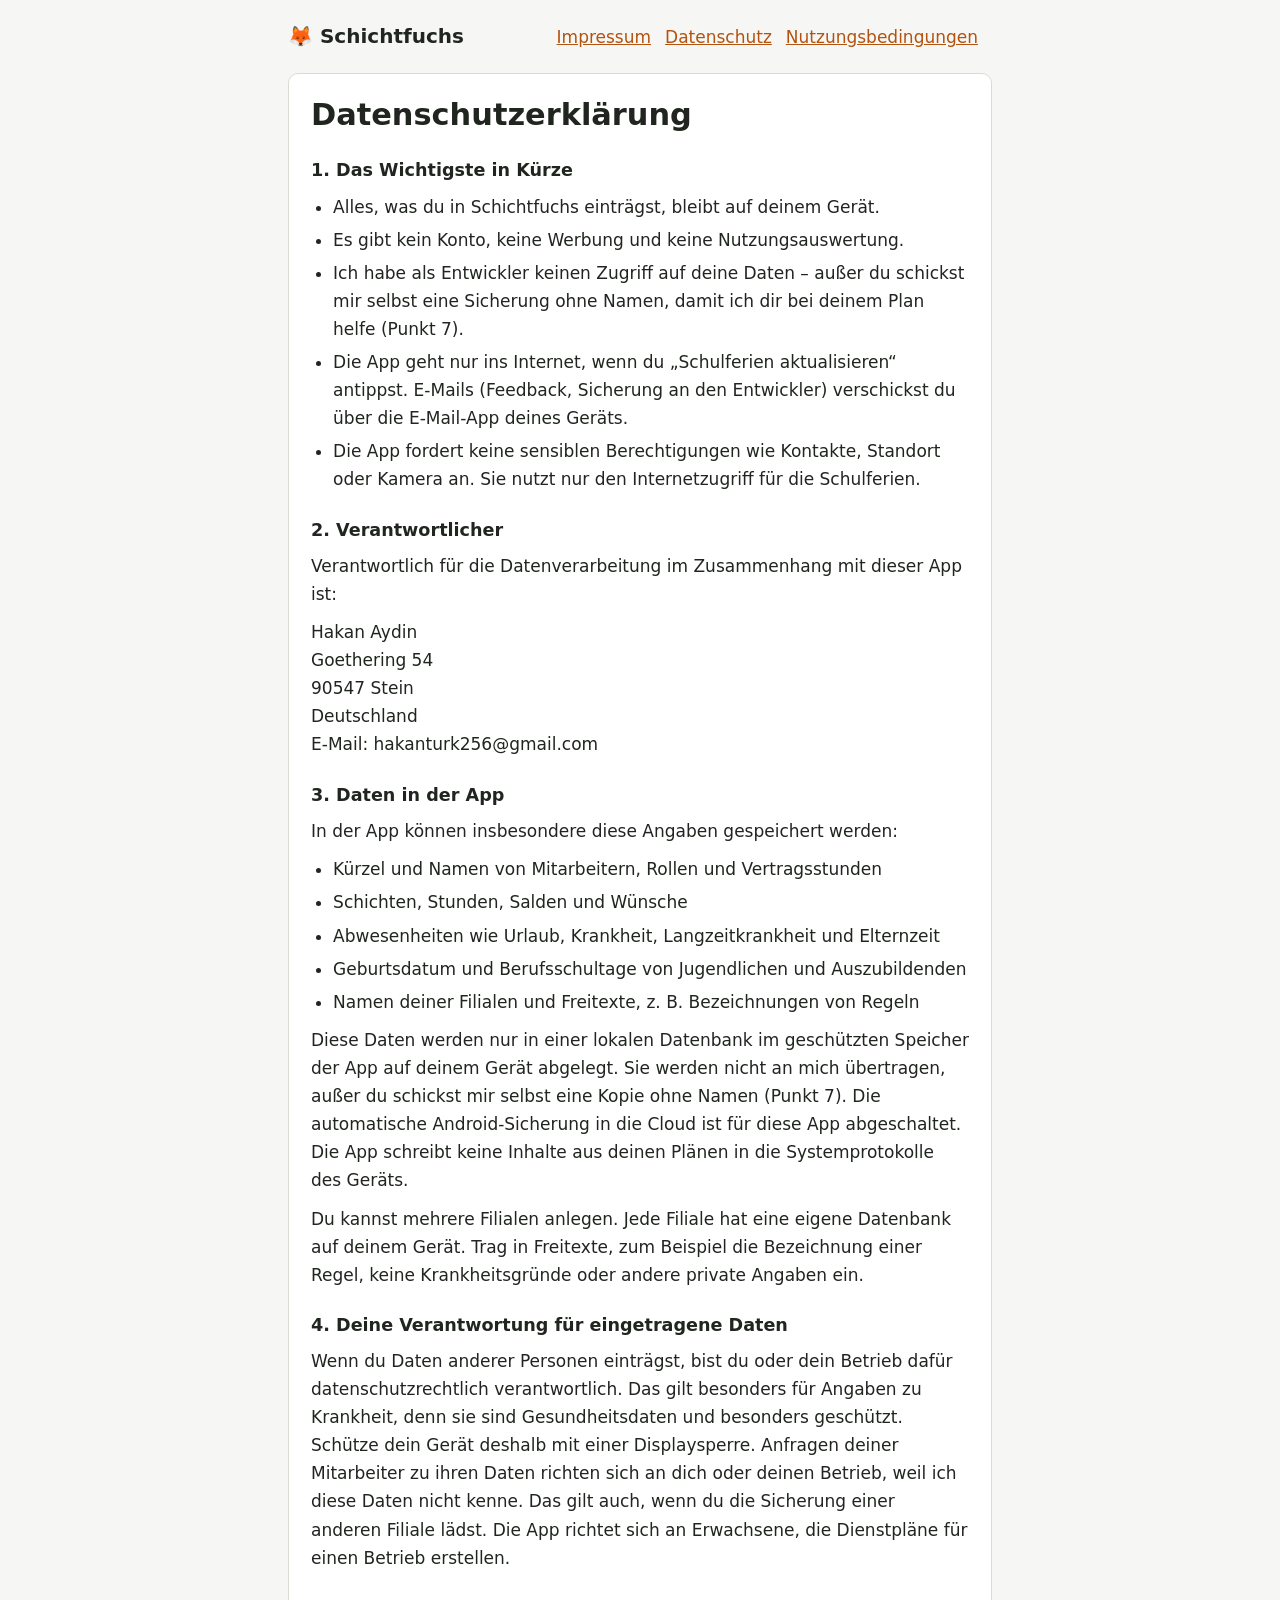
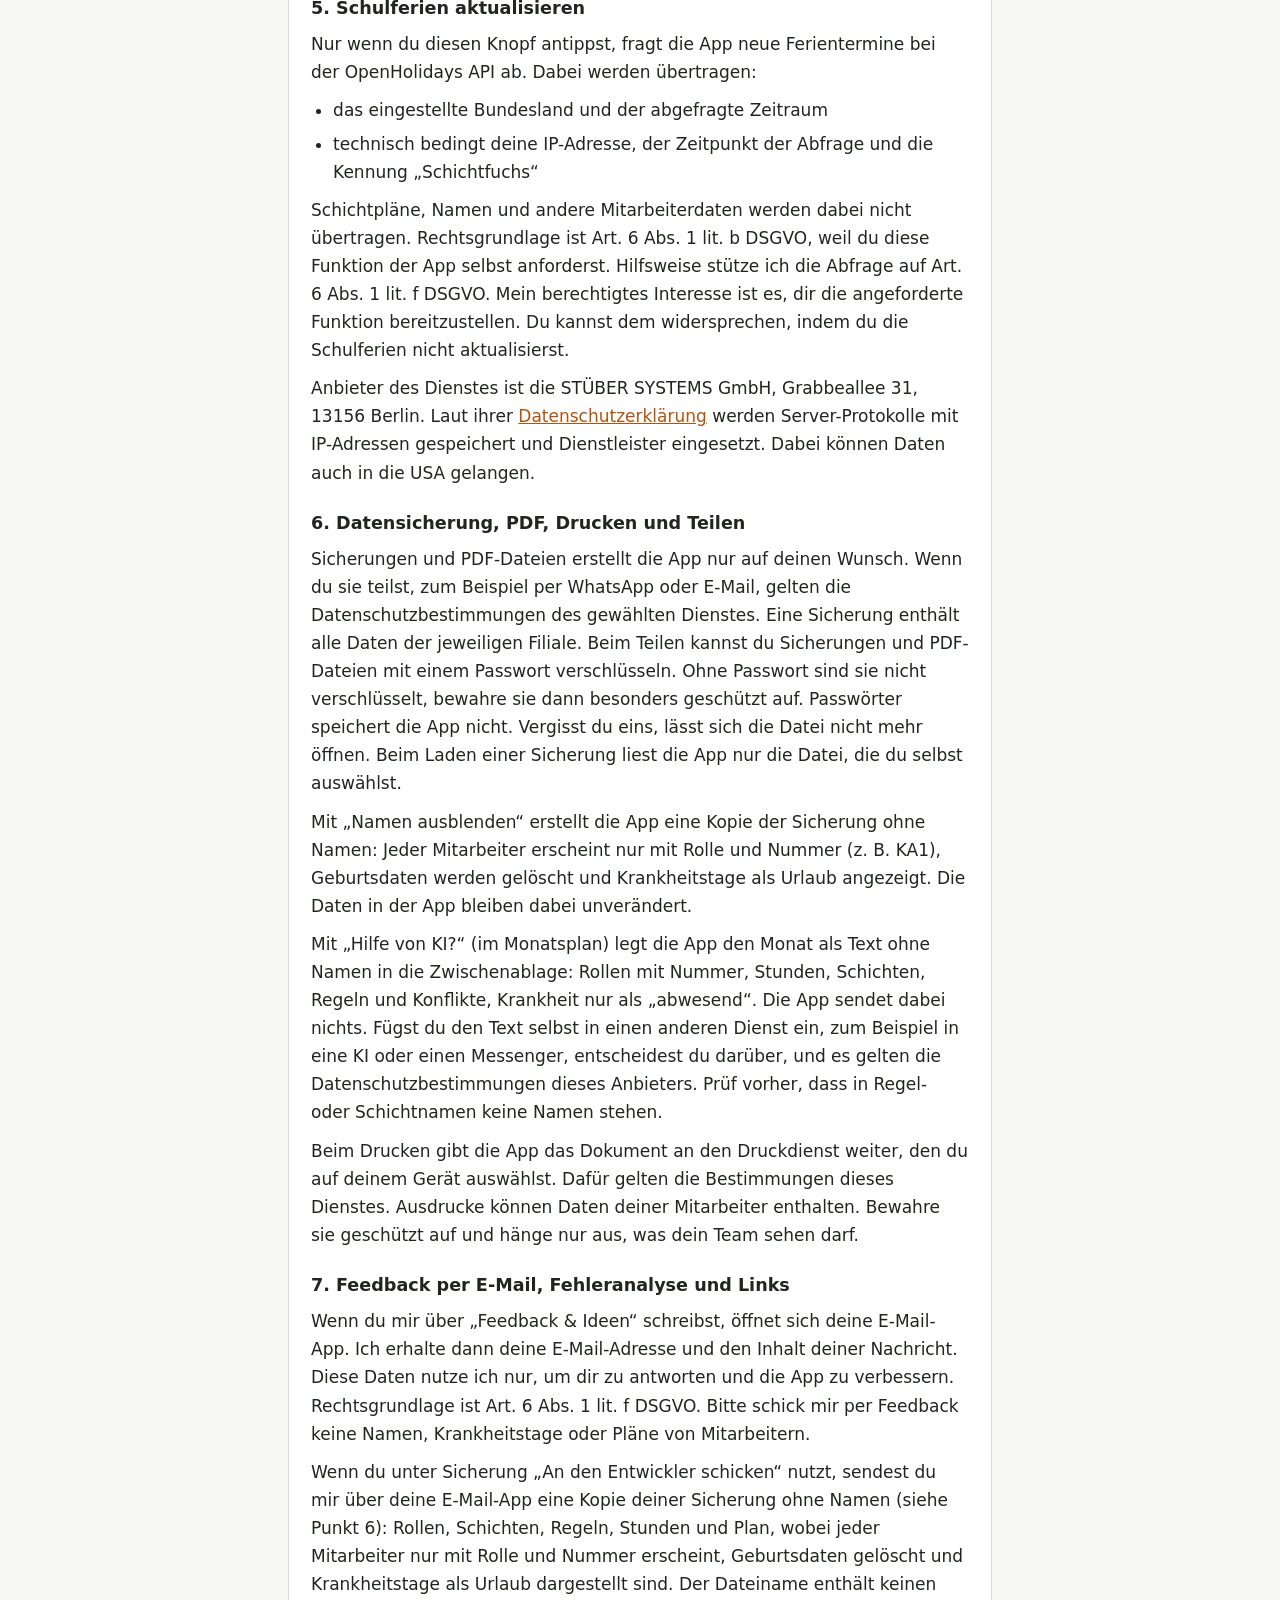
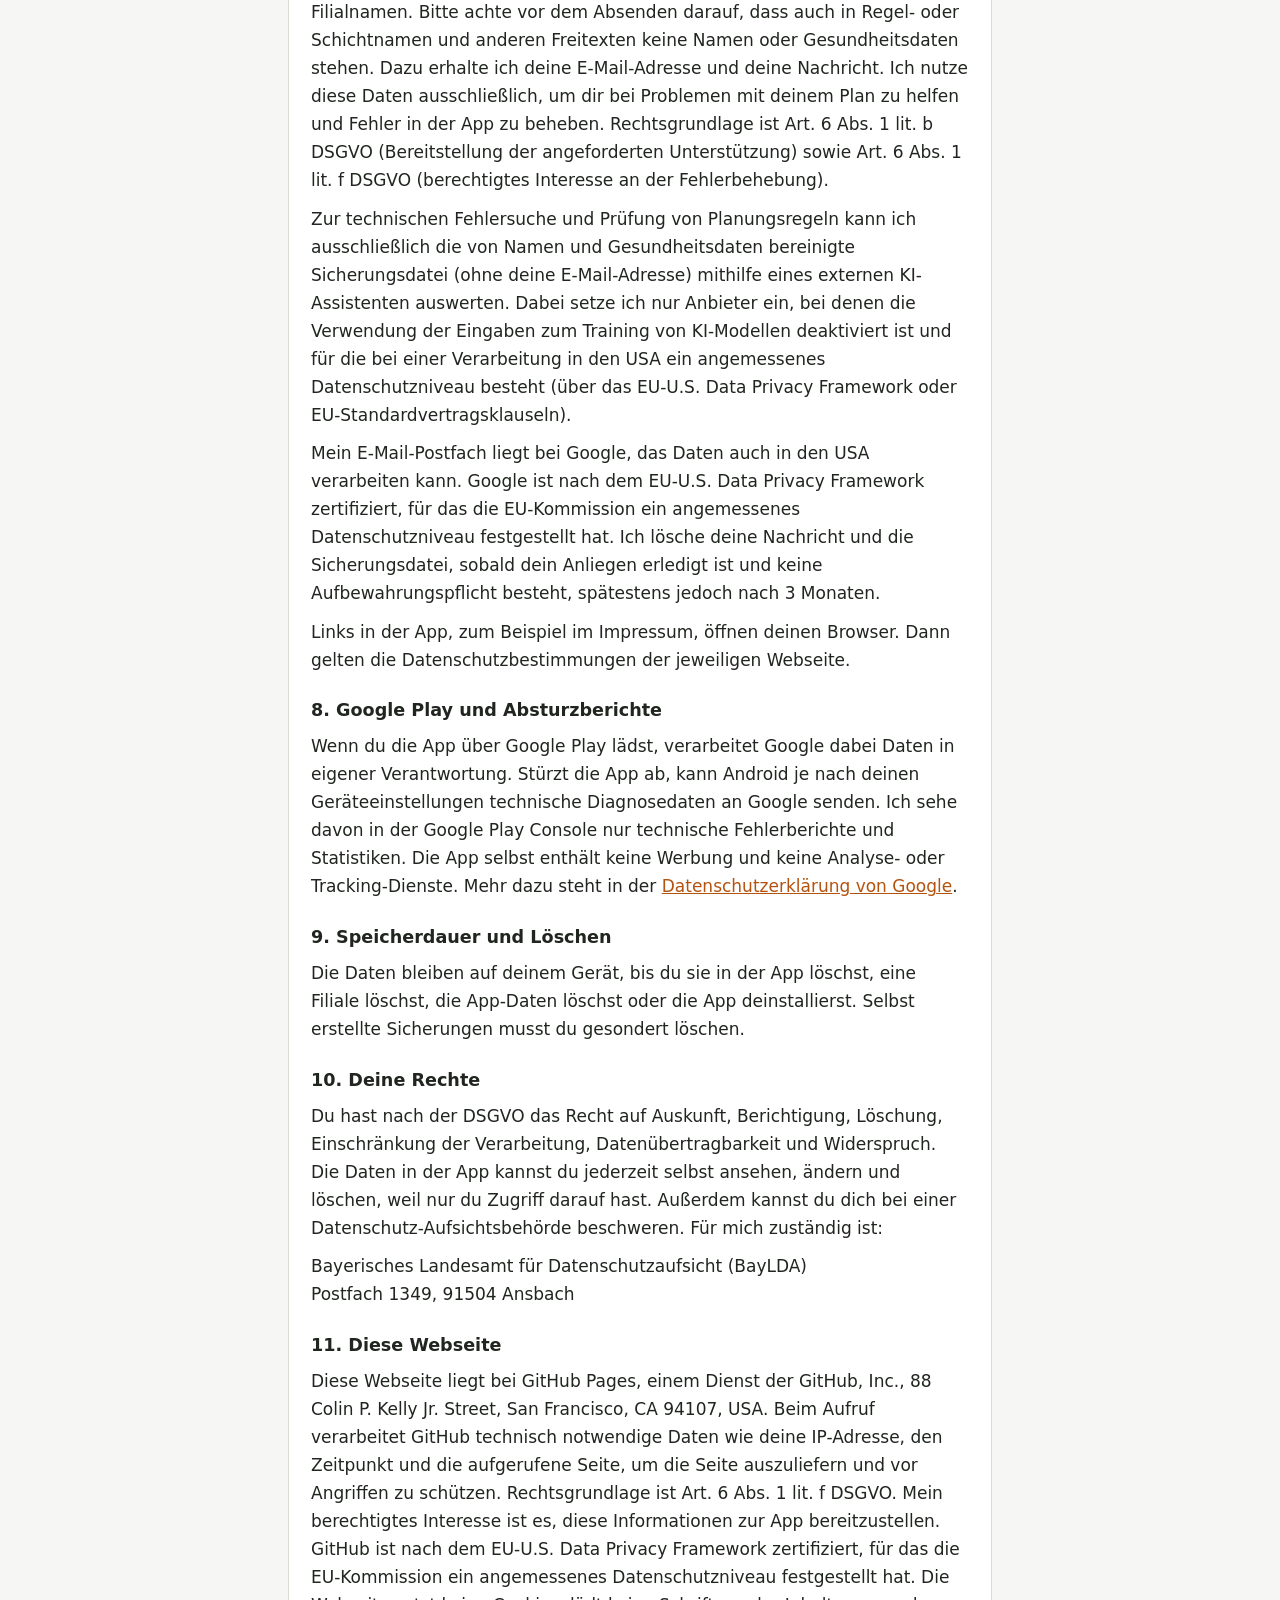
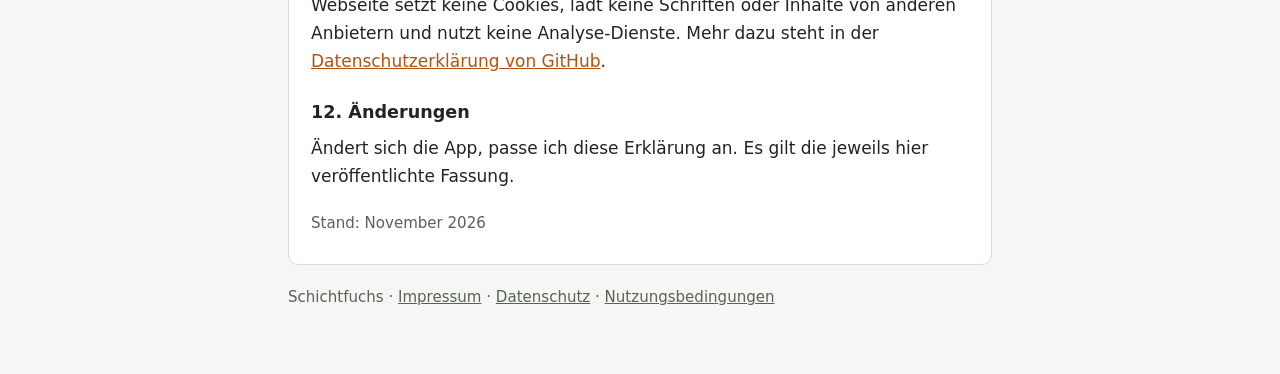
==== commit bb8df55d: "1.0.10: Erklärseite für KI-Assistenten, Datenschutz zu „Hilfe von KI?“ Co-Authored-By: Claude Opus 5" ====
--- a/datenschutz.html
+++ b/datenschutz.html
@@ -61,6 +61,7 @@
     <h3>6. Datensicherung, PDF, Drucken und Teilen</h3>
     <p>Sicherungen und PDF-Dateien erstellt die App nur auf deinen Wunsch. Wenn du sie teilst, zum Beispiel per WhatsApp oder E-Mail, gelten die Datenschutzbestimmungen des gewählten Dienstes. Eine Sicherung enthält alle Daten der jeweiligen Filiale. Beim Teilen kannst du Sicherungen und PDF-Dateien mit einem Passwort verschlüsseln. Ohne Passwort sind sie nicht verschlüsselt, bewahre sie dann besonders geschützt auf. Passwörter speichert die App nicht. Vergisst du eins, lässt sich die Datei nicht mehr öffnen. Beim Laden einer Sicherung liest die App nur die Datei, die du selbst auswählst.</p>
     <p>Mit „Namen ausblenden“ erstellt die App eine Kopie der Sicherung ohne Namen: Jeder Mitarbeiter erscheint nur mit Rolle und Nummer (z. B. KA1), Geburtsdaten werden gelöscht und Krankheitstage als Urlaub angezeigt. Die Daten in der App bleiben dabei unverändert.</p>
+    <p>Mit „Hilfe von KI?“ (im Monatsplan) legt die App den Monat als Text ohne Namen in die Zwischenablage: Rollen mit Nummer, Stunden, Schichten, Regeln und Konflikte, Krankheit nur als „abwesend“. Die App sendet dabei nichts. Fügst du den Text selbst in einen anderen Dienst ein, zum Beispiel in eine KI oder einen Messenger, entscheidest du darüber, und es gelten die Datenschutzbestimmungen dieses Anbieters. Prüf vorher, dass in Regel- oder Schichtnamen keine Namen stehen.</p>
     <p>Beim Drucken gibt die App das Dokument an den Druckdienst weiter, den du auf deinem Gerät auswählst. Dafür gelten die Bestimmungen dieses Dienstes. Ausdrucke können Daten deiner Mitarbeiter enthalten. Bewahre sie geschützt auf und hänge nur aus, was dein Team sehen darf.</p>
 
     <h3>7. Feedback per E-Mail, Fehleranalyse und Links</h3>
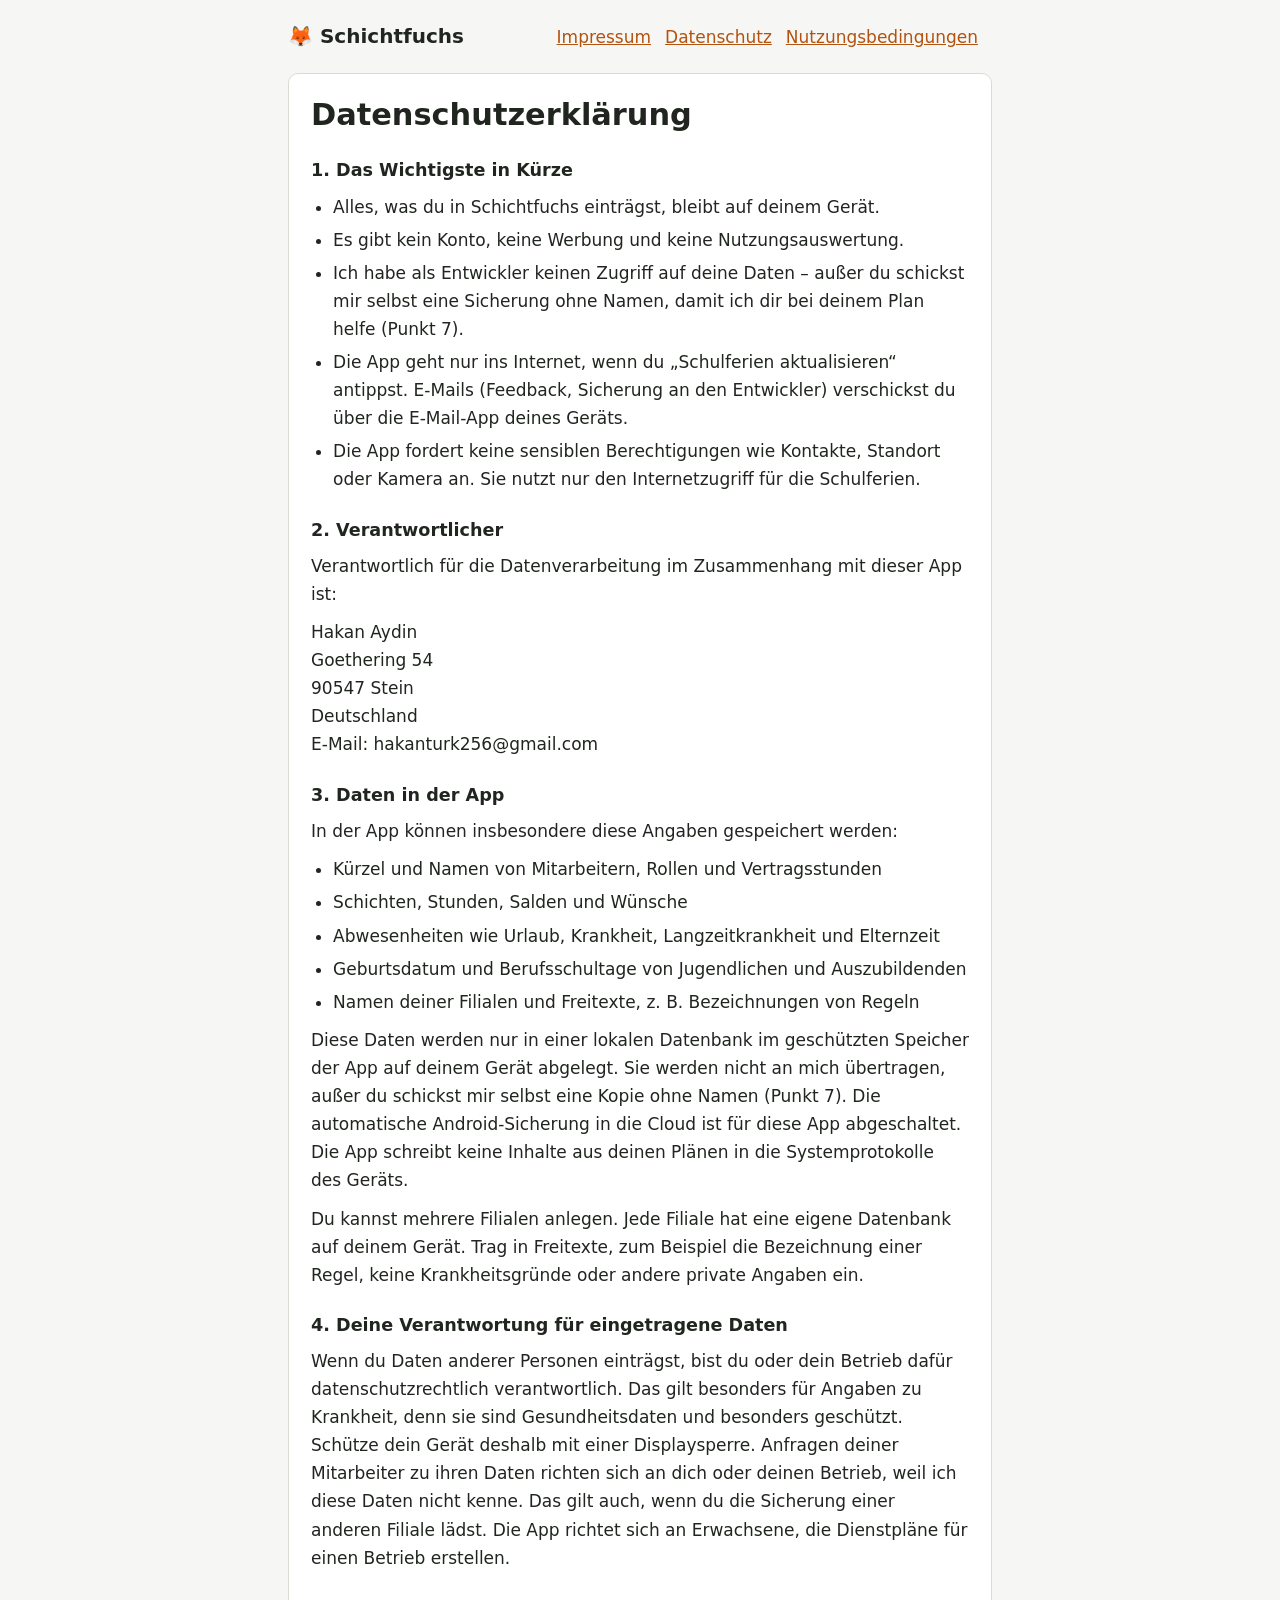
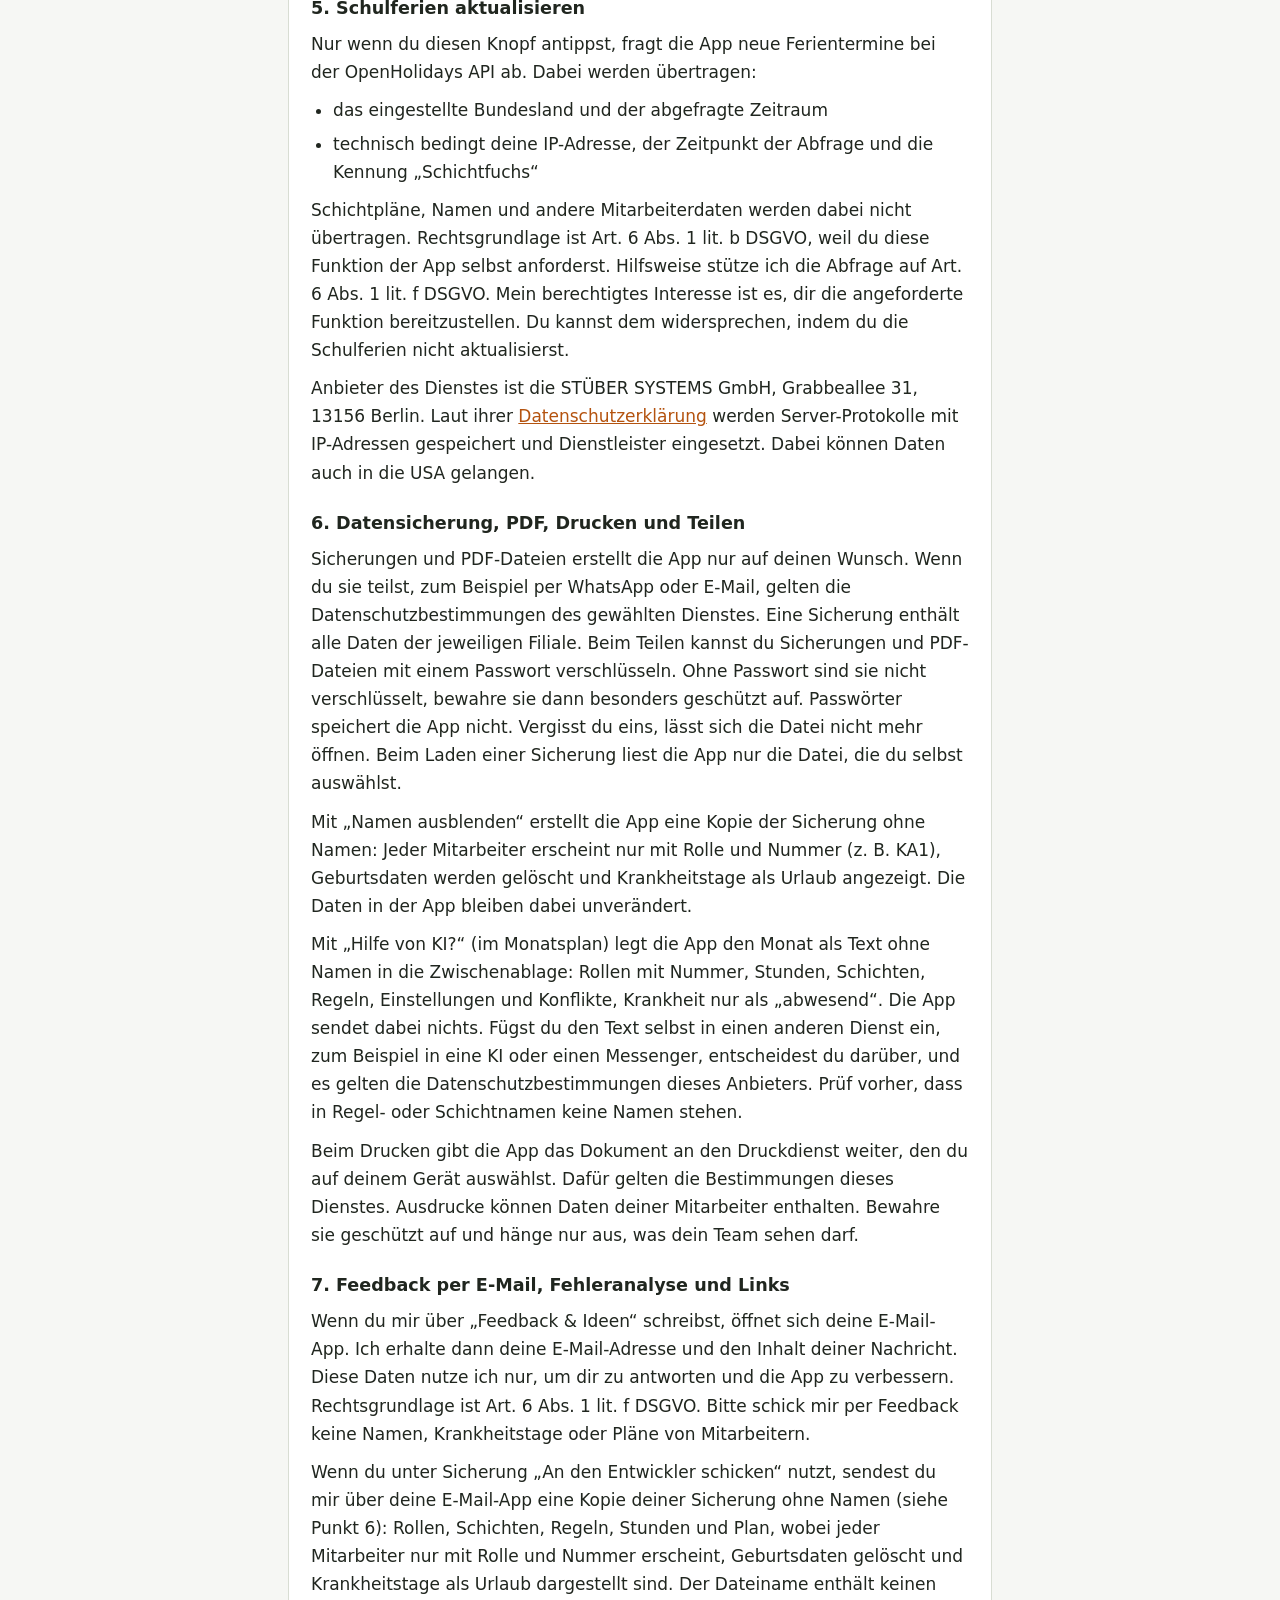
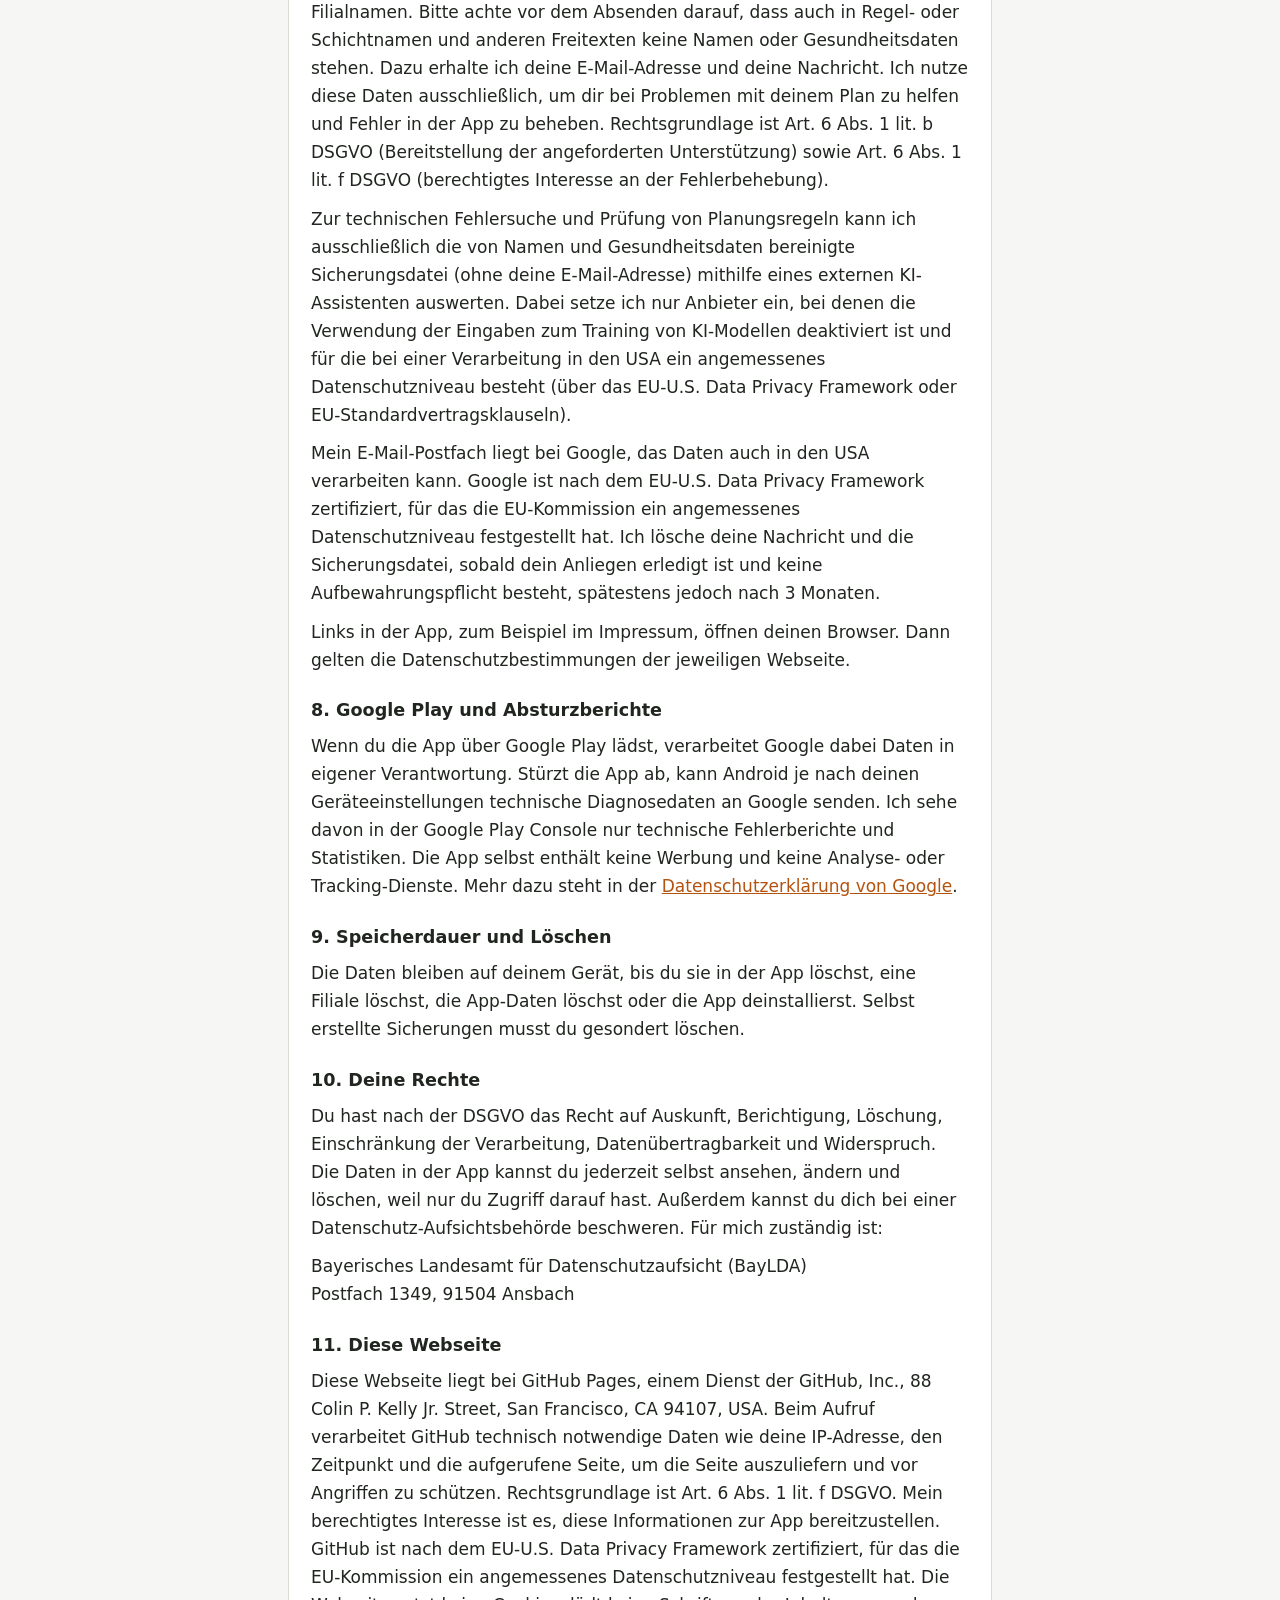
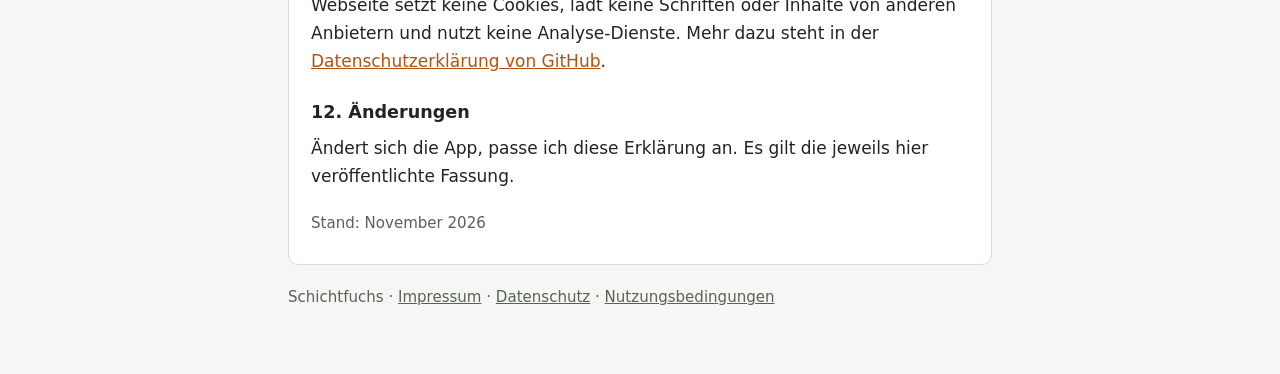
==== commit 6e72e9b0: "1.0.11: KI-Hilfe mit neuen Regeln, Claude zuerst, Datenschutz-Satz ergänzt Co-Authored-By: Claude Op" ====
--- a/datenschutz.html
+++ b/datenschutz.html
@@ -61,7 +61,7 @@
     <h3>6. Datensicherung, PDF, Drucken und Teilen</h3>
     <p>Sicherungen und PDF-Dateien erstellt die App nur auf deinen Wunsch. Wenn du sie teilst, zum Beispiel per WhatsApp oder E-Mail, gelten die Datenschutzbestimmungen des gewählten Dienstes. Eine Sicherung enthält alle Daten der jeweiligen Filiale. Beim Teilen kannst du Sicherungen und PDF-Dateien mit einem Passwort verschlüsseln. Ohne Passwort sind sie nicht verschlüsselt, bewahre sie dann besonders geschützt auf. Passwörter speichert die App nicht. Vergisst du eins, lässt sich die Datei nicht mehr öffnen. Beim Laden einer Sicherung liest die App nur die Datei, die du selbst auswählst.</p>
     <p>Mit „Namen ausblenden“ erstellt die App eine Kopie der Sicherung ohne Namen: Jeder Mitarbeiter erscheint nur mit Rolle und Nummer (z. B. KA1), Geburtsdaten werden gelöscht und Krankheitstage als Urlaub angezeigt. Die Daten in der App bleiben dabei unverändert.</p>
-    <p>Mit „Hilfe von KI?“ (im Monatsplan) legt die App den Monat als Text ohne Namen in die Zwischenablage: Rollen mit Nummer, Stunden, Schichten, Regeln und Konflikte, Krankheit nur als „abwesend“. Die App sendet dabei nichts. Fügst du den Text selbst in einen anderen Dienst ein, zum Beispiel in eine KI oder einen Messenger, entscheidest du darüber, und es gelten die Datenschutzbestimmungen dieses Anbieters. Prüf vorher, dass in Regel- oder Schichtnamen keine Namen stehen.</p>
+    <p>Mit „Hilfe von KI?“ (im Monatsplan) legt die App den Monat als Text ohne Namen in die Zwischenablage: Rollen mit Nummer, Stunden, Schichten, Regeln, Einstellungen und Konflikte, Krankheit nur als „abwesend“. Die App sendet dabei nichts. Fügst du den Text selbst in einen anderen Dienst ein, zum Beispiel in eine KI oder einen Messenger, entscheidest du darüber, und es gelten die Datenschutzbestimmungen dieses Anbieters. Prüf vorher, dass in Regel- oder Schichtnamen keine Namen stehen.</p>
     <p>Beim Drucken gibt die App das Dokument an den Druckdienst weiter, den du auf deinem Gerät auswählst. Dafür gelten die Bestimmungen dieses Dienstes. Ausdrucke können Daten deiner Mitarbeiter enthalten. Bewahre sie geschützt auf und hänge nur aus, was dein Team sehen darf.</p>
 
     <h3>7. Feedback per E-Mail, Fehleranalyse und Links</h3>
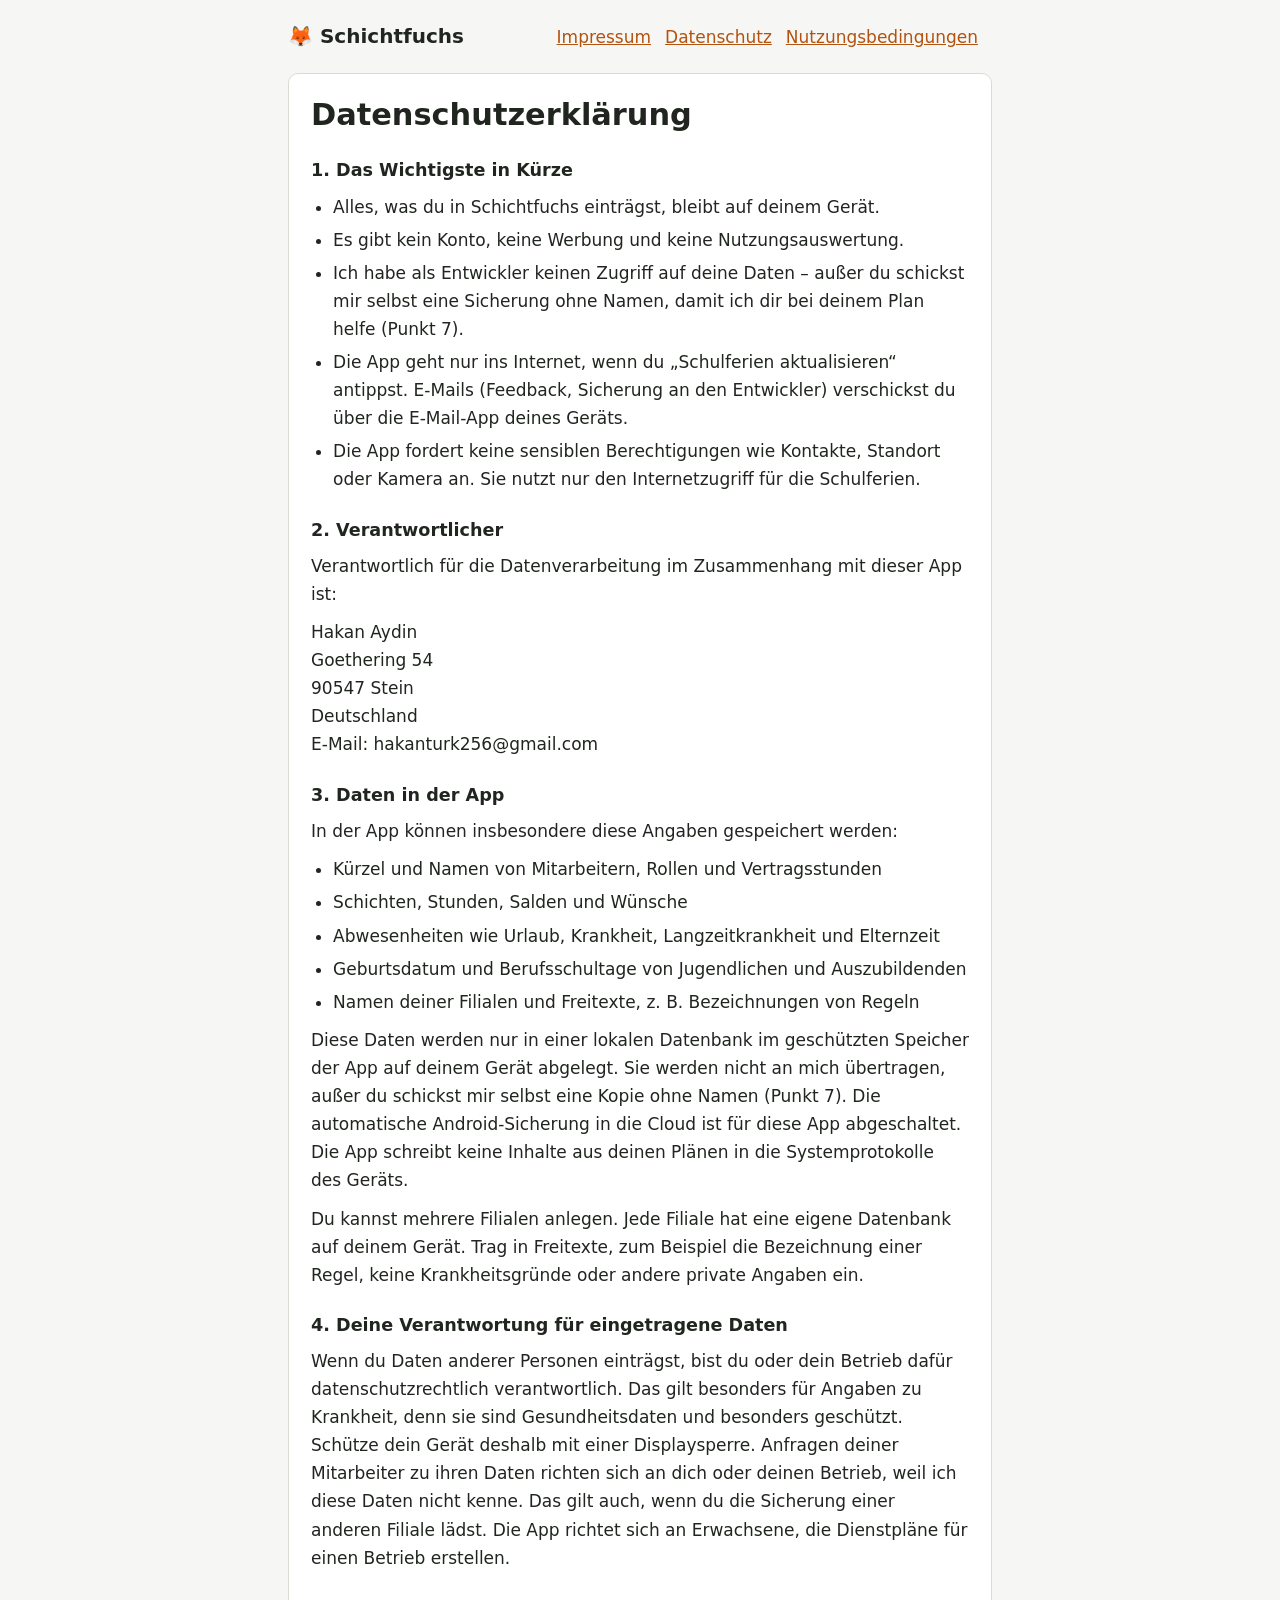
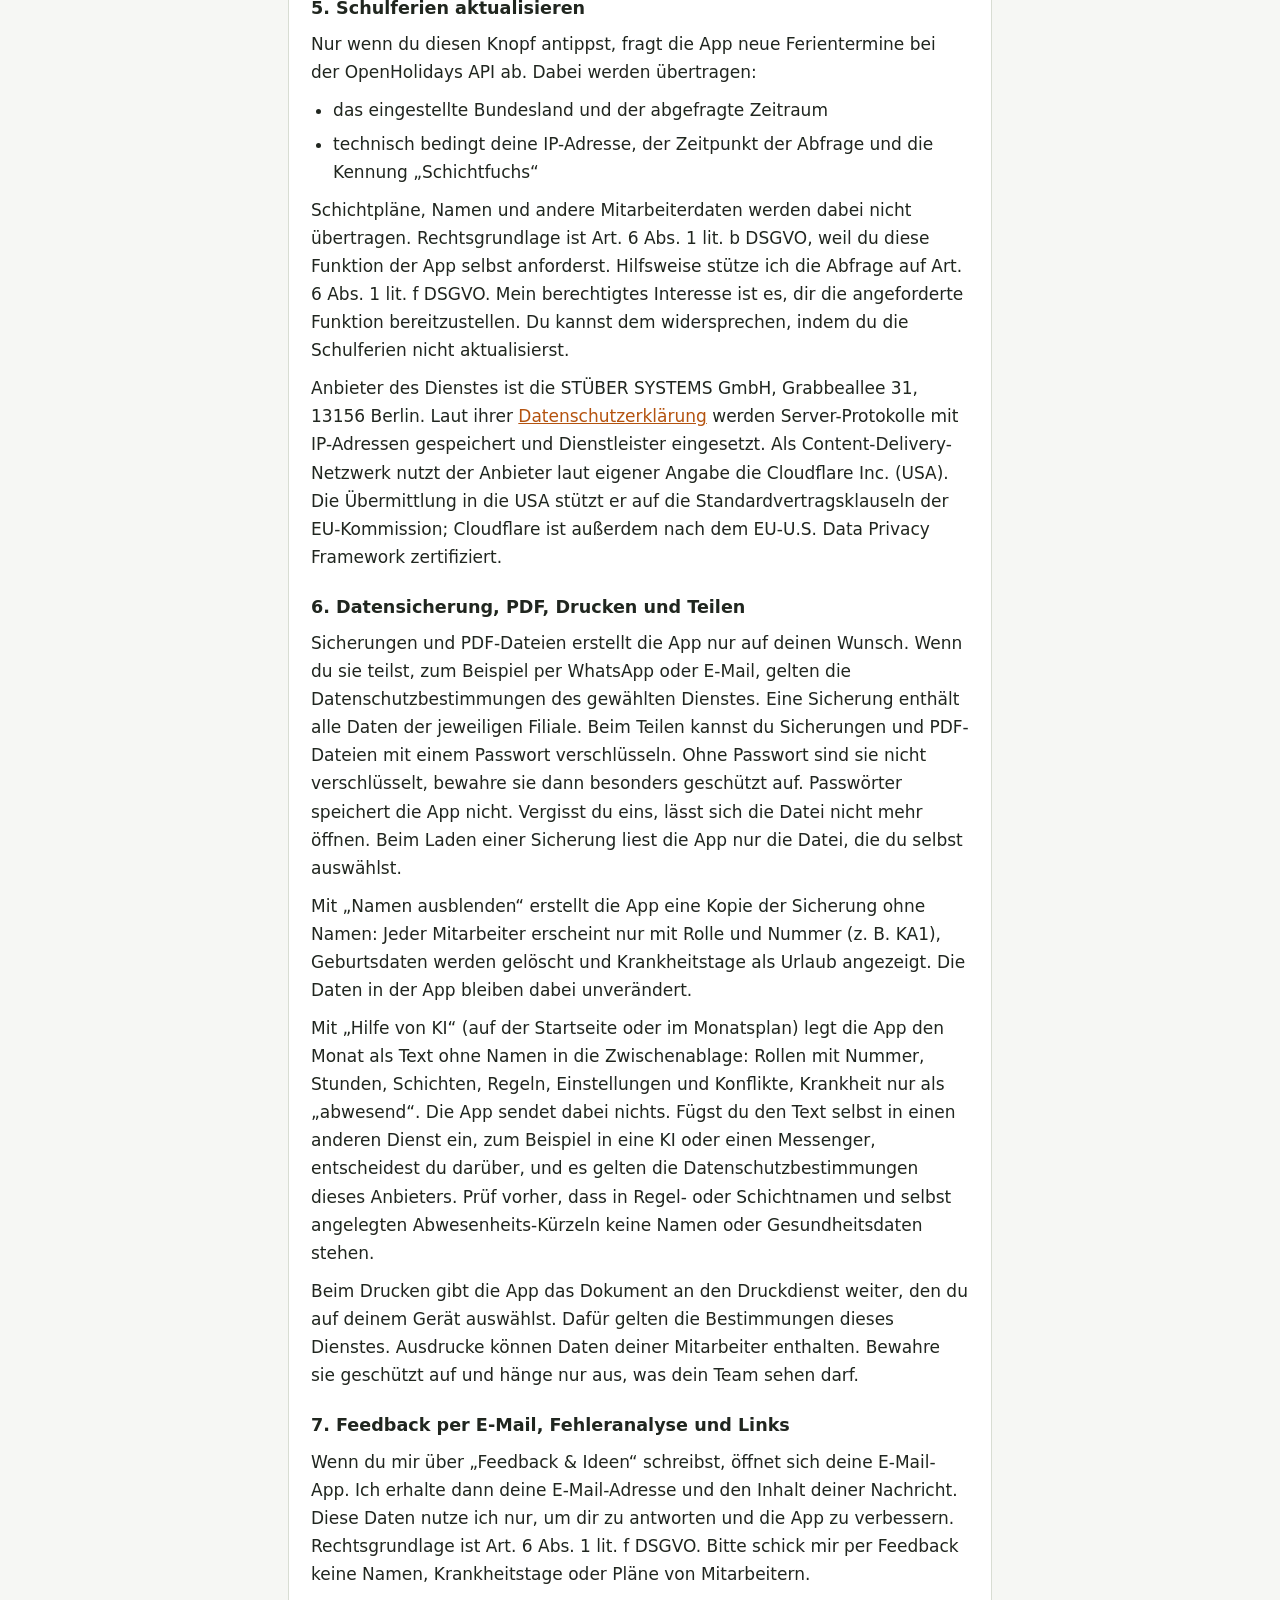
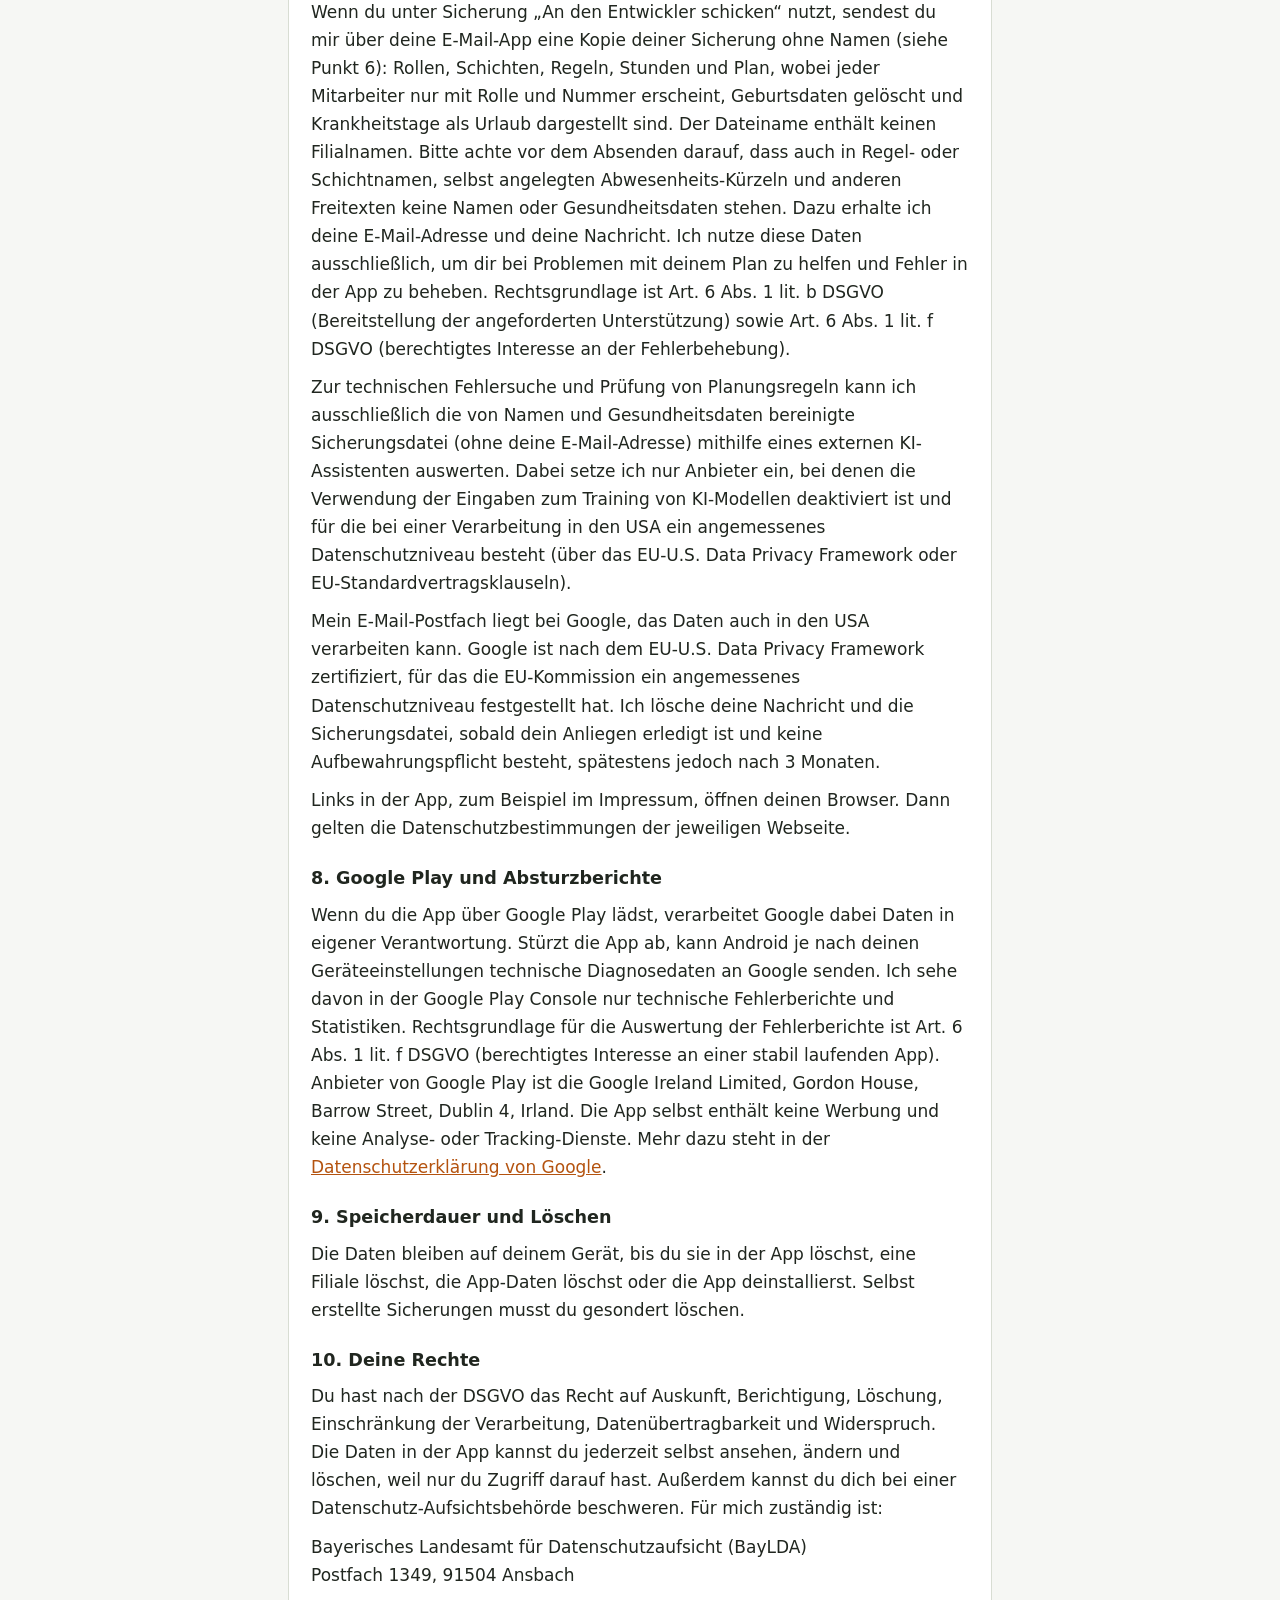
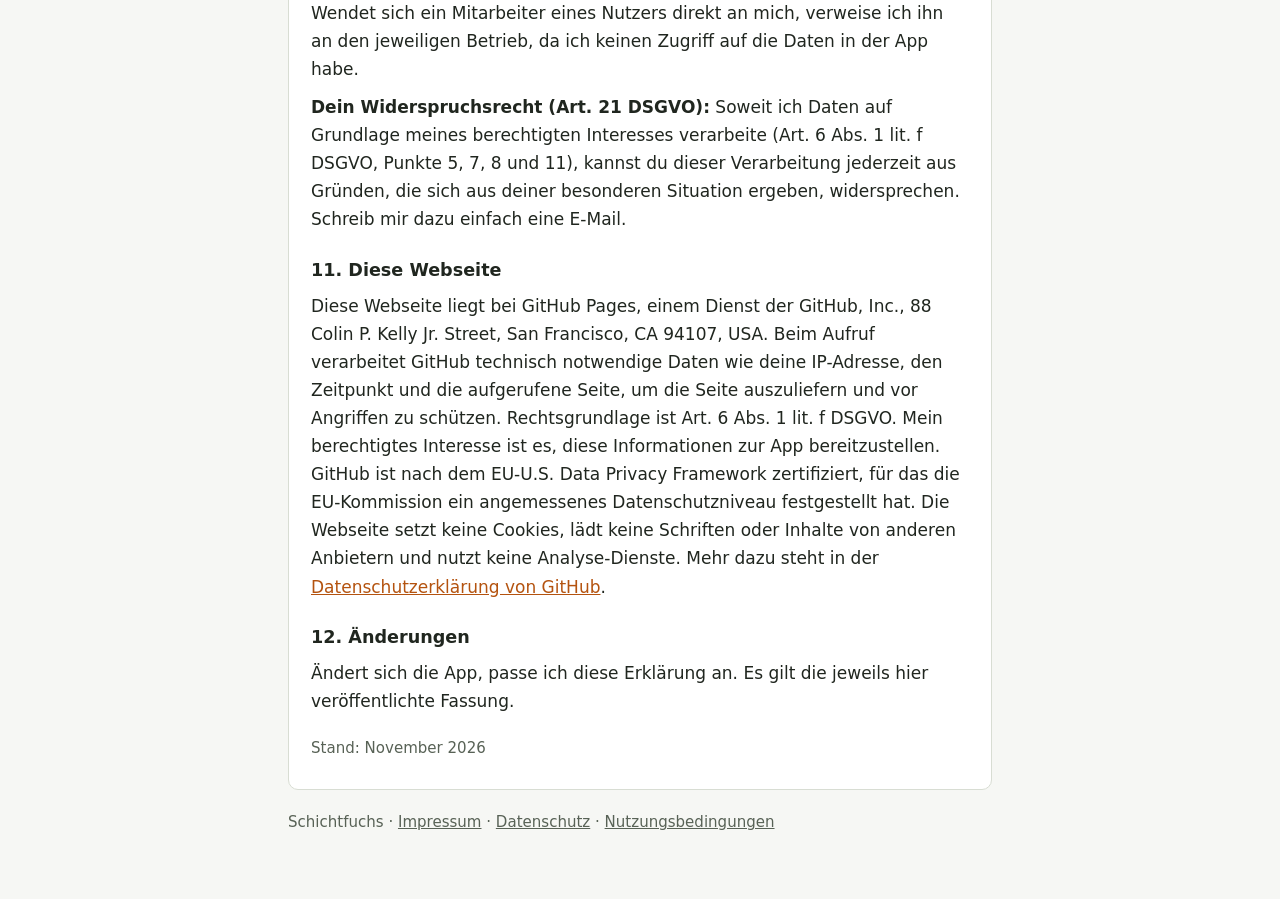
==== commit 05cbdea0: "1.0.16: KI-Hilfe (Auffangen-Regel, Startseiten-Knopf), Datenschutz ergänzt (Cloudflare/SCC, Google I" ====
--- a/datenschutz.html
+++ b/datenschutz.html
@@ -56,23 +56,23 @@
       <li>technisch bedingt deine IP-Adresse, der Zeitpunkt der Abfrage und die Kennung „Schichtfuchs“</li>
     </ul>
     <p>Schichtpläne, Namen und andere Mitarbeiterdaten werden dabei nicht übertragen. Rechtsgrundlage ist Art. 6 Abs. 1 lit. b DSGVO, weil du diese Funktion der App selbst anforderst. Hilfsweise stütze ich die Abfrage auf Art. 6 Abs. 1 lit. f DSGVO. Mein berechtigtes Interesse ist es, dir die angeforderte Funktion bereitzustellen. Du kannst dem widersprechen, indem du die Schulferien nicht aktualisierst.</p>
-    <p>Anbieter des Dienstes ist die STÜBER SYSTEMS GmbH, Grabbeallee 31, 13156 Berlin. Laut ihrer <a href="https://www.stueber.de/legal/privacy.php">Datenschutzerklärung</a> werden Server-Protokolle mit IP-Adressen gespeichert und Dienstleister eingesetzt. Dabei können Daten auch in die USA gelangen.</p>
+    <p>Anbieter des Dienstes ist die STÜBER SYSTEMS GmbH, Grabbeallee 31, 13156 Berlin. Laut ihrer <a href="https://www.stueber.de/legal/privacy.php">Datenschutzerklärung</a> werden Server-Protokolle mit IP-Adressen gespeichert und Dienstleister eingesetzt. Als Content-Delivery-Netzwerk nutzt der Anbieter laut eigener Angabe die Cloudflare Inc. (USA). Die Übermittlung in die USA stützt er auf die Standardvertragsklauseln der EU-Kommission; Cloudflare ist außerdem nach dem EU-U.S. Data Privacy Framework zertifiziert.</p>
 
     <h3>6. Datensicherung, PDF, Drucken und Teilen</h3>
     <p>Sicherungen und PDF-Dateien erstellt die App nur auf deinen Wunsch. Wenn du sie teilst, zum Beispiel per WhatsApp oder E-Mail, gelten die Datenschutzbestimmungen des gewählten Dienstes. Eine Sicherung enthält alle Daten der jeweiligen Filiale. Beim Teilen kannst du Sicherungen und PDF-Dateien mit einem Passwort verschlüsseln. Ohne Passwort sind sie nicht verschlüsselt, bewahre sie dann besonders geschützt auf. Passwörter speichert die App nicht. Vergisst du eins, lässt sich die Datei nicht mehr öffnen. Beim Laden einer Sicherung liest die App nur die Datei, die du selbst auswählst.</p>
     <p>Mit „Namen ausblenden“ erstellt die App eine Kopie der Sicherung ohne Namen: Jeder Mitarbeiter erscheint nur mit Rolle und Nummer (z. B. KA1), Geburtsdaten werden gelöscht und Krankheitstage als Urlaub angezeigt. Die Daten in der App bleiben dabei unverändert.</p>
-    <p>Mit „Hilfe von KI?“ (im Monatsplan) legt die App den Monat als Text ohne Namen in die Zwischenablage: Rollen mit Nummer, Stunden, Schichten, Regeln, Einstellungen und Konflikte, Krankheit nur als „abwesend“. Die App sendet dabei nichts. Fügst du den Text selbst in einen anderen Dienst ein, zum Beispiel in eine KI oder einen Messenger, entscheidest du darüber, und es gelten die Datenschutzbestimmungen dieses Anbieters. Prüf vorher, dass in Regel- oder Schichtnamen keine Namen stehen.</p>
+    <p>Mit „Hilfe von KI“ (auf der Startseite oder im Monatsplan) legt die App den Monat als Text ohne Namen in die Zwischenablage: Rollen mit Nummer, Stunden, Schichten, Regeln, Einstellungen und Konflikte, Krankheit nur als „abwesend“. Die App sendet dabei nichts. Fügst du den Text selbst in einen anderen Dienst ein, zum Beispiel in eine KI oder einen Messenger, entscheidest du darüber, und es gelten die Datenschutzbestimmungen dieses Anbieters. Prüf vorher, dass in Regel- oder Schichtnamen und selbst angelegten Abwesenheits-Kürzeln keine Namen oder Gesundheitsdaten stehen.</p>
     <p>Beim Drucken gibt die App das Dokument an den Druckdienst weiter, den du auf deinem Gerät auswählst. Dafür gelten die Bestimmungen dieses Dienstes. Ausdrucke können Daten deiner Mitarbeiter enthalten. Bewahre sie geschützt auf und hänge nur aus, was dein Team sehen darf.</p>
 
     <h3>7. Feedback per E-Mail, Fehleranalyse und Links</h3>
     <p>Wenn du mir über „Feedback &amp; Ideen“ schreibst, öffnet sich deine E-Mail-App. Ich erhalte dann deine E-Mail-Adresse und den Inhalt deiner Nachricht. Diese Daten nutze ich nur, um dir zu antworten und die App zu verbessern. Rechtsgrundlage ist Art. 6 Abs. 1 lit. f DSGVO. Bitte schick mir per Feedback keine Namen, Krankheitstage oder Pläne von Mitarbeitern.</p>
-    <p>Wenn du unter Sicherung „An den Entwickler schicken“ nutzt, sendest du mir über deine E-Mail-App eine Kopie deiner Sicherung ohne Namen (siehe Punkt 6): Rollen, Schichten, Regeln, Stunden und Plan, wobei jeder Mitarbeiter nur mit Rolle und Nummer erscheint, Geburtsdaten gelöscht und Krankheitstage als Urlaub dargestellt sind. Der Dateiname enthält keinen Filialnamen. Bitte achte vor dem Absenden darauf, dass auch in Regel- oder Schichtnamen und anderen Freitexten keine Namen oder Gesundheitsdaten stehen. Dazu erhalte ich deine E-Mail-Adresse und deine Nachricht. Ich nutze diese Daten ausschließlich, um dir bei Problemen mit deinem Plan zu helfen und Fehler in der App zu beheben. Rechtsgrundlage ist Art. 6 Abs. 1 lit. b DSGVO (Bereitstellung der angeforderten Unterstützung) sowie Art. 6 Abs. 1 lit. f DSGVO (berechtigtes Interesse an der Fehlerbehebung).</p>
+    <p>Wenn du unter Sicherung „An den Entwickler schicken“ nutzt, sendest du mir über deine E-Mail-App eine Kopie deiner Sicherung ohne Namen (siehe Punkt 6): Rollen, Schichten, Regeln, Stunden und Plan, wobei jeder Mitarbeiter nur mit Rolle und Nummer erscheint, Geburtsdaten gelöscht und Krankheitstage als Urlaub dargestellt sind. Der Dateiname enthält keinen Filialnamen. Bitte achte vor dem Absenden darauf, dass auch in Regel- oder Schichtnamen, selbst angelegten Abwesenheits-Kürzeln und anderen Freitexten keine Namen oder Gesundheitsdaten stehen. Dazu erhalte ich deine E-Mail-Adresse und deine Nachricht. Ich nutze diese Daten ausschließlich, um dir bei Problemen mit deinem Plan zu helfen und Fehler in der App zu beheben. Rechtsgrundlage ist Art. 6 Abs. 1 lit. b DSGVO (Bereitstellung der angeforderten Unterstützung) sowie Art. 6 Abs. 1 lit. f DSGVO (berechtigtes Interesse an der Fehlerbehebung).</p>
     <p>Zur technischen Fehlersuche und Prüfung von Planungsregeln kann ich ausschließlich die von Namen und Gesundheitsdaten bereinigte Sicherungsdatei (ohne deine E-Mail-Adresse) mithilfe eines externen KI-Assistenten auswerten. Dabei setze ich nur Anbieter ein, bei denen die Verwendung der Eingaben zum Training von KI-Modellen deaktiviert ist und für die bei einer Verarbeitung in den USA ein angemessenes Datenschutzniveau besteht (über das EU-U.S. Data Privacy Framework oder EU-Standardvertragsklauseln).</p>
     <p>Mein E-Mail-Postfach liegt bei Google, das Daten auch in den USA verarbeiten kann. Google ist nach dem EU-U.S. Data Privacy Framework zertifiziert, für das die EU-Kommission ein angemessenes Datenschutzniveau festgestellt hat. Ich lösche deine Nachricht und die Sicherungsdatei, sobald dein Anliegen erledigt ist und keine Aufbewahrungspflicht besteht, spätestens jedoch nach 3 Monaten.</p>
     <p>Links in der App, zum Beispiel im Impressum, öffnen deinen Browser. Dann gelten die Datenschutzbestimmungen der jeweiligen Webseite.</p>
 
     <h3>8. Google Play und Absturzberichte</h3>
-    <p>Wenn du die App über Google Play lädst, verarbeitet Google dabei Daten in eigener Verantwortung. Stürzt die App ab, kann Android je nach deinen Geräteeinstellungen technische Diagnosedaten an Google senden. Ich sehe davon in der Google Play Console nur technische Fehlerberichte und Statistiken. Die App selbst enthält keine Werbung und keine Analyse- oder Tracking-Dienste. Mehr dazu steht in der <a href="https://policies.google.com/privacy">Datenschutzerklärung von Google</a>.</p>
+    <p>Wenn du die App über Google Play lädst, verarbeitet Google dabei Daten in eigener Verantwortung. Stürzt die App ab, kann Android je nach deinen Geräteeinstellungen technische Diagnosedaten an Google senden. Ich sehe davon in der Google Play Console nur technische Fehlerberichte und Statistiken. Rechtsgrundlage für die Auswertung der Fehlerberichte ist Art. 6 Abs. 1 lit. f DSGVO (berechtigtes Interesse an einer stabil laufenden App). Anbieter von Google Play ist die Google Ireland Limited, Gordon House, Barrow Street, Dublin 4, Irland. Die App selbst enthält keine Werbung und keine Analyse- oder Tracking-Dienste. Mehr dazu steht in der <a href="https://policies.google.com/privacy">Datenschutzerklärung von Google</a>.</p>
 
     <h3>9. Speicherdauer und Löschen</h3>
     <p>Die Daten bleiben auf deinem Gerät, bis du sie in der App löschst, eine Filiale löschst, die App-Daten löschst oder die App deinstallierst. Selbst erstellte Sicherungen musst du gesondert löschen.</p>
@@ -83,6 +83,8 @@
       Bayerisches Landesamt für Datenschutzaufsicht (BayLDA)<br>
       Postfach 1349, 91504 Ansbach
     </address>
+    <p>Wendet sich ein Mitarbeiter eines Nutzers direkt an mich, verweise ich ihn an den jeweiligen Betrieb, da ich keinen Zugriff auf die Daten in der App habe.</p>
+    <p><strong>Dein Widerspruchsrecht (Art. 21 DSGVO):</strong> Soweit ich Daten auf Grundlage meines berechtigten Interesses verarbeite (Art. 6 Abs. 1 lit. f DSGVO, Punkte 5, 7, 8 und 11), kannst du dieser Verarbeitung jederzeit aus Gründen, die sich aus deiner besonderen Situation ergeben, widersprechen. Schreib mir dazu einfach eine E-Mail.</p>
 
     <h3>11. Diese Webseite</h3>
     <p>Diese Webseite liegt bei GitHub Pages, einem Dienst der GitHub, Inc., 88 Colin P. Kelly Jr. Street, San Francisco, CA 94107, USA. Beim Aufruf verarbeitet GitHub technisch notwendige Daten wie deine IP-Adresse, den Zeitpunkt und die aufgerufene Seite, um die Seite auszuliefern und vor Angriffen zu schützen. Rechtsgrundlage ist Art. 6 Abs. 1 lit. f DSGVO. Mein berechtigtes Interesse ist es, diese Informationen zur App bereitzustellen. GitHub ist nach dem EU-U.S. Data Privacy Framework zertifiziert, für das die EU-Kommission ein angemessenes Datenschutzniveau festgestellt hat. Die Webseite setzt keine Cookies, lädt keine Schriften oder Inhalte von anderen Anbietern und nutzt keine Analyse-Dienste. Mehr dazu steht in der <a href="https://docs.github.com/de/site-policy/privacy-policies/github-general-privacy-statement">Datenschutzerklärung von GitHub</a>.</p>
